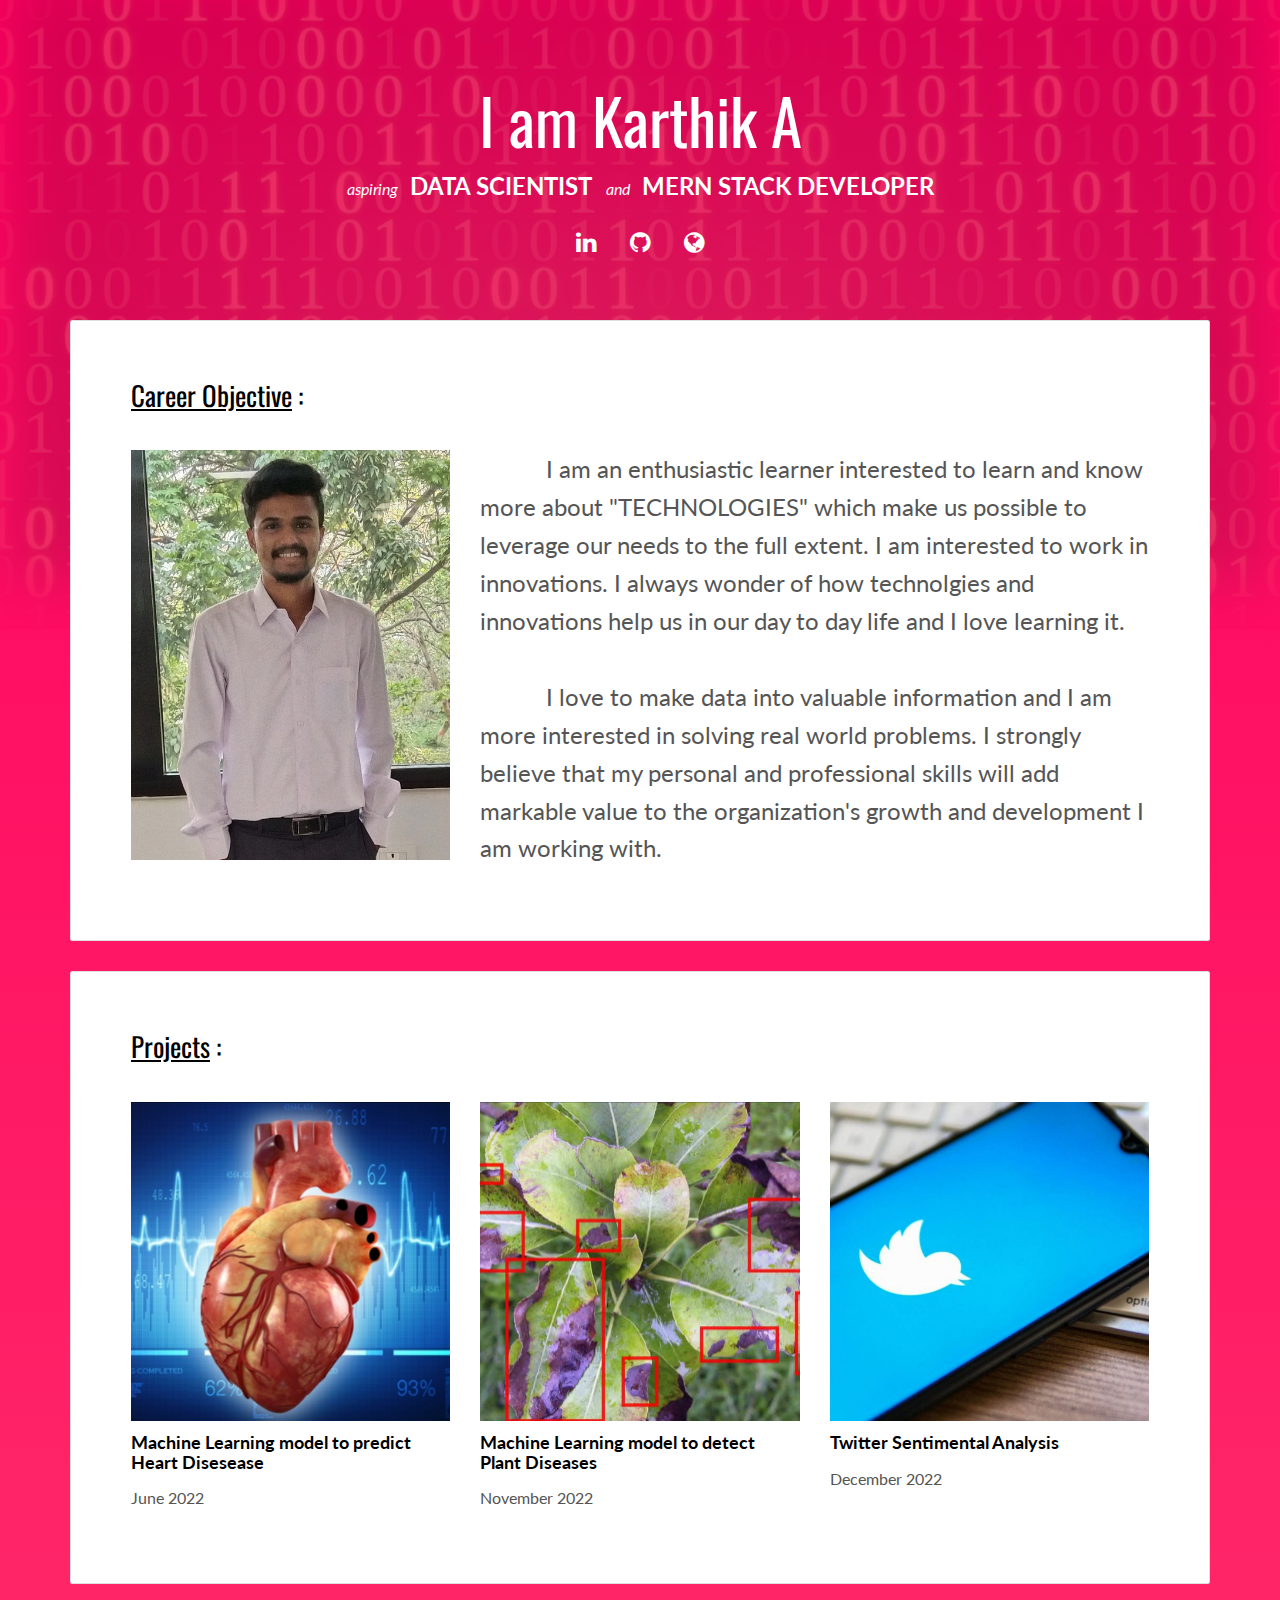
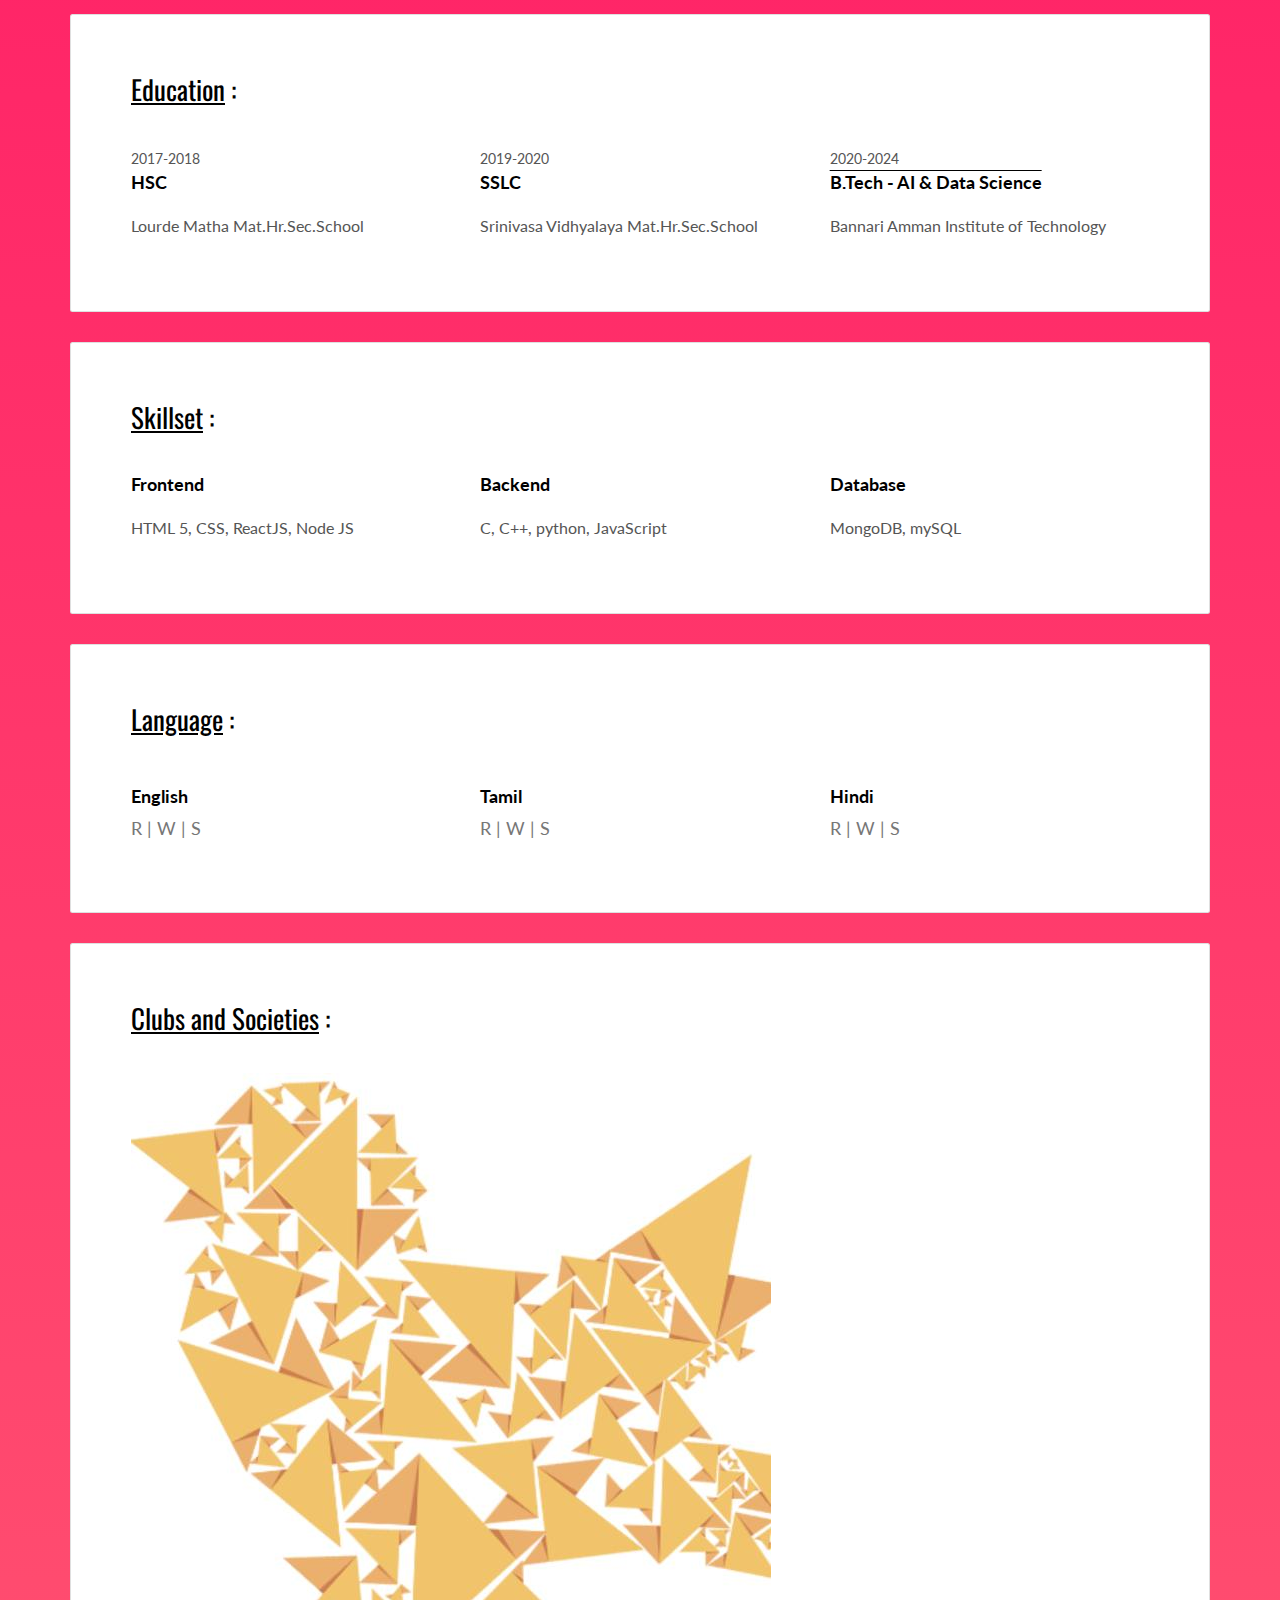
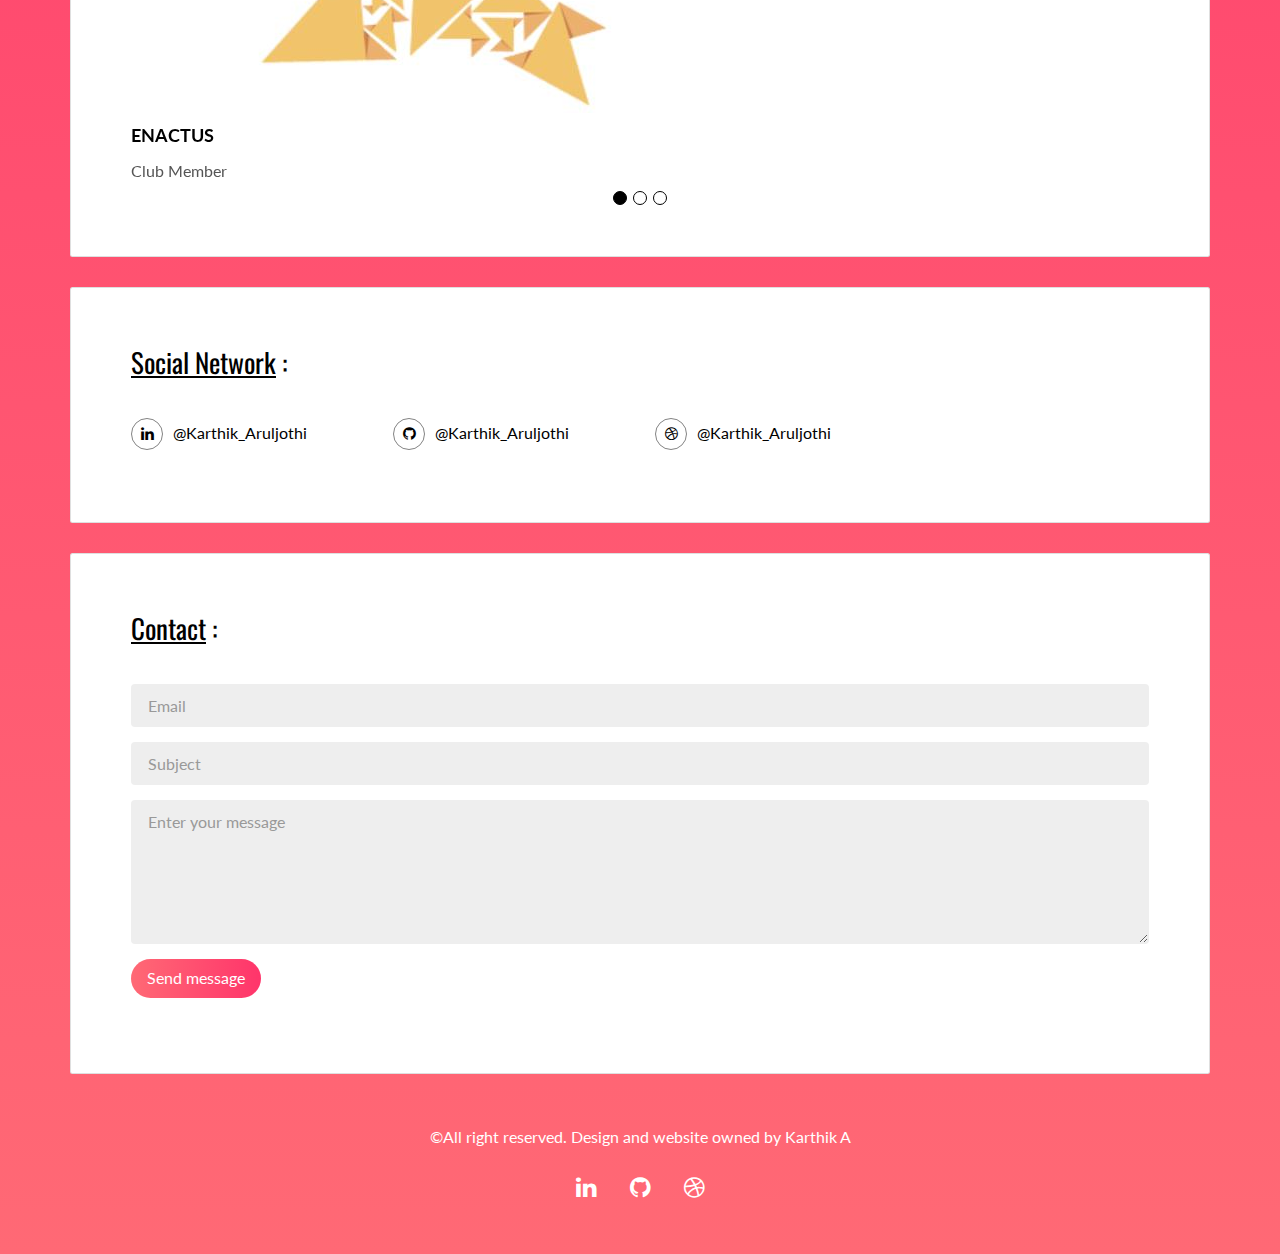
==== index.html @ dfc7e50c "Add files via upload" ====
<!DOCTYPE html>
<html lang="en">

<head>
  <meta charset="UTF-8">
  <meta content="IE=edge" http-equiv="X-UA-Compatible">
  <meta content="width=device-width,initial-scale=1" name="viewport">
  <meta content="description" name="description">
  <meta name="google" content="notranslate" />
  <meta content="Mashup templates have been developped by Orson.io team" name="author">
  <!-- Disable tap highlight on IE -->
  <meta name="msapplication-tap-highlight" content="no">
  
  <link rel="apple-touch-icon" sizes="180x180" href="./assets/my_img.png">
  <link href="./assets/favicon.ico" rel="icon">

  <title>Karthik A resume</title>  

<link href="./main.d8e0d294.css" rel="stylesheet"></head>

<body class="">


<!-- Add your content of header -->
<div class="background-color-layer" style="background-image: url('assets/images/pix.jpg')"
></div>
<main class="content-wrapper">
  <header class="white-text-container section-container">
    <div class="text-center">
      <h1>I am Karthik A</h1>
      <p><i>aspiring </i>&nbsp;&nbsp;<font size="5"><large><B>DATA SCIENTIST</B> </large></font>&nbsp;&nbsp;<i>and </i> &nbsp;&nbsp;<font size="5"><B>MERN STACK DEVELOPER</B></font></p>
      <p>
        <a class="fa-icon fa-icon-2x" href="https://www.linkedin.com/in/karthik-aruljothi-064861208/" target="_blank" title="">
          <i class="fa fa-linkedin"></i>
        </a>
        <a class="fa-icon fa-icon-2x" href="https://github.com/KarthikAruljothi" target="_blank"  title="">
          <i class="fa fa-github"></i>
        </a>
        <a class="fa-icon fa-icon-2x" href="javascript:location.reload();" title="">
          <i class="fa fa-globe"></i>
        </a>
      </p>
    </div>
  </header>



<!-- Add your site or app content here -->
 
 <div class="container">
   <div class="row">
     <div class="col-xs-12">

        <div class="card">
          <div class="card-block">
            <h2><u>Career Objective</u>&nbsp;:</h2>
            <div class="row">
              <div class="col-md-4">
                <p><img src="./assets/images/my_img.jpg" class="img-responsive" alt=""></p>
              </div>
              <div class="col-md-8">

              <p><font size="5">&nbsp;&nbsp;&nbsp;&nbsp;&nbsp;&nbsp;&nbsp;&nbsp;&nbsp;&nbsp;&nbsp;I am an enthusiastic learner interested
                 to learn and know more about  "TECHNOLOGIES" which make us possible to leverage our needs to the full extent. I am interested to work
                  in innovations. I always wonder of how technolgies and innovations help us in our day to day life and I love learning it. 
                  <br><br>&nbsp;&nbsp;&nbsp;&nbsp;&nbsp;&nbsp;&nbsp;&nbsp;&nbsp;&nbsp;&nbspI love to make data into valuable information and I am more interested in solving real world problems. I strongly believe that 
                  my personal and professional skills will add markable value to the organization's growth and development I am working with.</font></p>

              </div>
            </div>
          </div>
        </div>

        <div class="card">
          <div class="card-block">
            <h2><u>Projects</u>&nbsp;:</h2>
            <div class="row">
              <div class="col-md-4">
                <img src="./assets/images/heartimg.jpg" class="img-responsive" alt="">
                <h3 class="h5">Machine Learning model to predict Heart Disesease</h3>
                <p>June 2022</p>
              </div>
              <div class="col-md-4">
                <img src="./assets/images/plantimg.jpg" class="img-responsive" alt="">
                <h3 class="h5">Machine Learning model to detect Plant Diseases</h3>
                <p>November 2022</p>
              </div>
              <div class="col-md-4">
                <img src="./assets/images/a44.jpg" class="img-responsive" alt="">
                <h3 class="h5">Twitter Sentimental Analysis</h3>
                <p>December 2022</p>
              </div>
            </div>
          </div>
        </div>

        <div class="card">
          <div class="card-block">
            <h2><u>Education</u>&nbsp;:</h2>
            <div class="row">
              <div class="col-md-4">
                <div class="education-experience">
                  <small class="date">2017-2018</small> <br>
                  <h3 class="h5 date-title">HSC</h3>
                  <p>Lourde Matha Mat.Hr.Sec.School</p>
                </div>
                
              </div>
              <div class="col-md-4">
                <div class="education-experience">
                  <small class="date">2019-2020</small>  <br>
                  <h3 class="h5 date-title">SSLC</h3>
                  <p>Srinivasa Vidhyalaya Mat.Hr.Sec.School</p>
                </div>
              </div>
              <div class="col-md-4">
                <div class="education-experience">
                  <small class="date">2020-2024</small>  <br>
                  <h3 class="h5 date-title" STYLE="text-decoration:overline">B.Tech - AI & Data Science</h3>
                  <p>Bannari Amman Institute of Technology</p>
                </div>
              </div>
            </div>
          </div>
        </div>

        <div class="card">
          <div class="card-block">
            <h2><u>Skillset</u>&nbsp;:</h2>
            <div class="row">
              <div class="col-md-4">
                <div class="education-experience">
                  <h3 class="h5 date-title">Frontend</h3>
                  <p>HTML 5, CSS, ReactJS, Node JS</p>
                </div>
              </div>
              <div class="col-md-4">
                <div class="education-experience">
                  <h3 class="h5 date-title">Backend</h3>
                  <p>C, C++, python, JavaScript</p>
                </div>
              </div>
              <div class="col-md-4">
                <div class="education-experience">
                  <h3 class="h5 date-title">Database</h3>
                  <p>MongoDB, mySQL</p>
                </div>
              </div>
            </div>
          </div>
        </div>
        
        <div class="card">
          <div class="card-block">
            <h2><u>Language</u>&nbsp;:</h2>
            <div class="row">
              <div class="col-md-4">
                <div class="language-experience">
                  <h3 class="h5">English </small></h3>
                  <H3 class="h5"> <small>R | W | S</small></H3>
                </div>
              </div>
              <div class="col-md-4">
                <div class="language-experience">
                  <h3 class="h5">Tamil</h3>
                  <H3 class="h5"> <small>R | W | S</small></H3>
                </div>
              </div>
              <div class="col-md-4">
                <div class="language-experience">
                  <h3 class="h5">Hindi </small></h3>
                  <H3 class="h5"> <small>R | W | S</small></H3>
                </div>
              </div>
            </div>
          </div>
        </div>

        <div class="card">
          <div class="card-block">
            <h2><u>Clubs and Societies</u>&nbsp;:</h2>
            <div id="carousel-example-generic" class="carousel slide" data-ride="carousel">
            

            <!-- Wrapper for slides -->
            <div class="carousel-inner" role="listbox">
              <div class="item active">
                <img src="./assets/images/enact.jpg" class="img-responsive" alt="...">
                <div class="carousel-caption">
                  <h3 class="h5">ENACTUS</h3>
                  <p>Club Member</p>
                </div>
              </div>
              <div class="item">
                <img src="./assets/images/geo.jpg" class="img-responsive" alt="...">
                <div class="carousel-caption">
                  <h3 class="h5">GREEN ECO ORGANIZATION</h3>
                  <p>Club Member</p>
                </div>
              </div>

              <div class="item">
                <img src="./assets/images/MUTHAMIZL_MANDRAM.jpg" class="img-responsive" alt="...">
                <div class="carousel-caption">
                  <h3 class="h5">MUTHAMIZHL MANDRAM</h3>
                  <p>Club Member</p>
                </div>
              </div>
            </div>

            <!-- Indicators -->
            <ol class="carousel-indicators">
              <li data-target="#carousel-example-generic" data-slide-to="0" class="active"></li>
              <li data-target="#carousel-example-generic" data-slide-to="1"></li>
              <li data-target="#carousel-example-generic" data-slide-to="2"></li>
            </ol>

          </div>
          </div>
        </div>
        
        <div class="card">
          <div class="card-block">
            <h2><u>Social Network</u>&nbsp;:</h2>
            <div class="row">
              <div class="col-md-3">
                <p class="social-buttons"><a href="https://www.linkedin.com/in/karthik-aruljothi-064861208/" target="_blank" title=""><span class="social-round-icon fa-icon"><i class="fa fa-linkedin"></i></span>@Karthik_Aruljothi</a></p>
              </div>
              <div class="col-md-3">
                <p class="social-buttons"><a href="https://github.com/KarthikAruljothi" target="_blank"  title=""><span class="social-round-icon fa-icon"><i class="fa fa-github"></i></span>@Karthik_Aruljothi</a></p>
              </div>
              <div class="col-md-3">
                <p class="social-buttons"><a href="javascript:location.reload();" title=""><span class="social-round-icon fa-icon"><i class="fa fa-dribbble"></i></span>@Karthik_Aruljothi</a></p>
              </div>
            </div>
          </div>
        </div>

        <div class="card">
          <div class="card-block">
            <h2><u>Contact</u>&nbsp;:</h2>
            <form action="" class="reveal-content">
              <div class="form-group">
                <input type="email" class="form-control" id="email" placeholder="Email">
              </div>
              <div class="form-group">
                <input type="text" class="form-control" id="subject" placeholder="Subject">
              </div>
              <div class="form-group">
                <textarea class="form-control" rows="5" placeholder="Enter your message"></textarea>
              </div>
              <div class="form-group">
                <button type="submit" class=" btn btn-primary">Send message</button>
              </div> 
            </form>
          </div>
        </div>
       
     </div>
   </div>
 </div>

</main>
<footer class="footer-container white-text-container text-center">
  <div class="container">
    <div class="row">
      <div class="col-xs-12">
        <!-- <p><img src="./assets/images/mashup-icon.svg" alt=""></p> -->
        
        
        <p>©All right reserved. Design and website owned by Karthik A</p>
        <p>
          <a class="fa-icon fa-icon-2x" href="https://www.linkedin.com/in/karthik-aruljothi-064861208/" target="_blank"  title="">
            <i class="fa fa-linkedin"></i>
          </a>
          <a class="fa-icon fa-icon-2x" href="https://github.com/KarthikAruljothi" target="_blank"  title="">
            <i class="fa fa-github"></i>
          </a>
          <a class="fa-icon fa-icon-2x" href="javascript:location.reload();" title="">
            
          <i class="fa fa-dribbble"></i>
          </a>
        </p>
      </div>
    </div>
  </div>
</footer>

<script>
  document.addEventListener("DOMContentLoaded", function (event) {
     scrollRevelation('.card');
  });
</script>
<!-- Google Analytics: change UA-XXXXX-X to be your site's ID 

<script>
  (function (i, s, o, g, r, a, m) {
    i['GoogleAnalyticsObject'] = r; i[r] = i[r] || function () {
      (i[r].q = i[r].q || []).push(arguments)
    }, i[r].l = 1 * new Date(); a = s.createElement(o),
      m = s.getElementsByTagName(o)[0]; a.async = 1; a.src = g; m.parentNode.insertBefore(a, m)
  })(window, document, 'script', '//www.google-analytics.com/analytics.js', 'ga');
  ga('create', 'UA-XXXXX-X', 'auto');
  ga('send', 'pageview');
</script>

--><script type="text/javascript" src="./main.bc58148c.js"></script></body>

</html>
---- main.d8e0d294.css ----
@import url(https://fonts.googleapis.com/css?family=Lato:400,700|Oswald);@import url(https://maxcdn.bootstrapcdn.com/font-awesome/4.7.0/css/font-awesome.min.css);/*!
 * Bootstrap v3.3.7 (http://getbootstrap.com)
 * Copyright 2011-2016 Twitter, Inc.
 * Licensed under MIT (https://github.com/twbs/bootstrap/blob/master/LICENSE)
 */
/*! normalize.css v3.0.3 | MIT License | github.com/necolas/normalize.css */
html{font-family:sans-serif;-ms-text-size-adjust:100%;-webkit-text-size-adjust:100%}
body{margin:0}article,aside,details,figcaption,figure,footer,header,hgroup,main,menu,nav,section,summary{display:block}audio,canvas,progress,video{display:inline-block;vertical-align:baseline}audio:not([controls]){display:none;height:0}[hidden],template{display:none}a{background-color:transparent}a:active,a:hover{outline:0}abbr[title]{border-bottom:1px dotted}b,strong{font-weight:700}dfn{font-style:italic}
h1{font-size:2em;margin:.67em 0}
mark{background:#ff0;color:#000}
small{font-size:80%}sub,sup{font-size:75%;line-height:0;position:relative;vertical-align:baseline}sup{top:-.5em}sub{bottom:-.25em}img{border:0}svg:not(:root){overflow:hidden}
figure{margin:1em 40px}hr{box-sizing:content-box;height:0}pre{overflow:auto}code,kbd,pre,samp{font-family:monospace,monospace;font-size:1em}button,input,optgroup,select,textarea{color:inherit;font:inherit;margin:0}button{overflow:visible}button,select{text-transform:none}button,html input[type=button],input[type=reset],input[type=submit]{-webkit-appearance:button;cursor:pointer}button[disabled],html input[disabled]{cursor:default}button::-moz-focus-inner,input::-moz-focus-inner{border:0;padding:0}
input{line-height:normal}input[type=checkbox],input[type=radio]{box-sizing:border-box;padding:0}input[type=number]::-webkit-inner-spin-button,input[type=number]::-webkit-outer-spin-button{height:auto}input[type=search]{-webkit-appearance:textfield;box-sizing:content-box}input[type=search]::-webkit-search-cancel-button,input[type=search]::-webkit-search-decoration{-webkit-appearance:none}fieldset{border:1px solid silver;margin:0 2px;padding:.35em .625em .75em}textarea{overflow:auto}optgroup{font-weight:700}
table{border-collapse:collapse;border-spacing:0}td,th{padding:0}

/*! Source: https://github.com/h5bp/html5-boilerplate/blob/master/src/css/main.css */@media print{*,:after,:before{background:transparent!important;color:#000!important;box-shadow:none!important;text-shadow:none!important}a,a:visited{text-decoration:underline}a[href]:after{content:" (" attr(href) ")"}abbr[title]:after{content:" (" attr(title) ")"}a[href^="#"]:after,a[href^="javascript:"]:after{content:""}blockquote,pre{border:1px solid #999;page-break-inside:avoid}thead{display:table-header-group}img,tr{page-break-inside:avoid}img{max-width:100%!important}h2,h3,p{orphans:3;widows:3}h2,h3{page-break-after:avoid}.navbar{display:none}.btn>.caret,.dropup>.btn>.caret{border-top-color:#000!important}.label{border:1px solid #000}.table{border-collapse:collapse!important}.table td,.table th{background-color:#fff!important}.table-bordered td,.table-bordered th{border:1px solid #ddd!important}}*,:after,:before{-webkit-box-sizing:border-box;-moz-box-sizing:border-box;box-sizing:border-box}html{font-size:10px;-webkit-tap-highlight-color:transparent}body{font-family:Lato,Helvetica,Arial,sans-serif;font-size:16px;line-height:1.58;color:#555;background-color:#fff}button,input,select,textarea{font-family:inherit;font-size:inherit;line-height:inherit}a{color:#ff0060;text-decoration:none}a:focus,a:hover{color:#b30043;text-decoration:underline}a:focus{outline:5px auto -webkit-focus-ring-color;outline-offset:-2px}figure{margin:0}img{vertical-align:middle}.img-responsive{display:block;max-width:100%;height:auto}.img-rounded{border-radius:6px}.img-thumbnail{padding:4px;line-height:1.58;background-color:#fff;border:1px solid #ddd;border-radius:4px;-webkit-transition:all .2s ease-in-out;-o-transition:all .2s ease-in-out;transition:all .2s ease-in-out;display:inline-block;max-width:100%;height:auto}.img-circle{border-radius:50%}hr{margin-top:25px;margin-bottom:25px;border:0;border-top:1px solid #eee}.sr-only{position:absolute;width:1px;height:1px;margin:-1px;padding:0;overflow:hidden;clip:rect(0,0,0,0);border:0}.sr-only-focusable:active,.sr-only-focusable:focus{position:static;width:auto;height:auto;margin:0;overflow:visible;clip:auto}[role=button]{cursor:pointer}.h1,.h2,.h3,.h4,.h5,.h6,h1,h2,h3,h4,h5,h6{font-family:Oswald,Helvetica,Arial,sans-serif;font-weight:400;line-height:1.1;color:#000}.h1 .small,.h1 small,.h2 .small,.h2 small,.h3 .small,.h3 small,.h4 .small,.h4 small,.h5 .small,.h5 small,.h6 .small,.h6 small,h1 .small,h1 small,h2 .small,h2 small,h3 .small,h3 small,h4 .small,h4 small,h5 .small,h5 small,h6 .small,h6 small{font-weight:400;line-height:1;color:#777}.h1,.h2,.h3,h1,h2,h3{margin-top:25px;margin-bottom:12.5px}.h1 .small,.h1 small,.h2 .small,.h2 small,.h3 .small,.h3 small,h1 .small,h1 small,h2 .small,h2 small,h3 .small,h3 small{font-size:65%}.h4,.h5,.h6,h4,h5,h6{margin-top:12.5px;margin-bottom:12.5px}.h4 .small,.h4 small,.h5 .small,.h5 small,.h6 .small,.h6 small,h4 .small,h4 small,h5 .small,h5 small,h6 .small,h6 small{font-size:75%}.h1,h1{font-size:63px}.h2,h2{font-size:27px}.h3,.h4,h3,h4{font-size:20px}.h5,h5{font-size:18px}.h6,h6{font-size:14px}p{margin:0 0 12.5px}.lead{margin-bottom:25px;font-size:18px;font-weight:300;line-height:1.4}@media (min-width:768px){.lead{font-size:24px}}.small,small{font-size:87%}.mark,mark{background-color:#fcf8e3;padding:.2em}.text-left{text-align:left}.text-right{text-align:right}.text-center{text-align:center}.text-justify{text-align:justify}.text-nowrap{white-space:nowrap}.text-lowercase{text-transform:lowercase}.initialism,.text-uppercase{text-transform:uppercase}.text-capitalize{text-transform:capitalize}.text-muted{color:#777}.text-primary{color:#ff0060}a.text-primary:focus,a.text-primary:hover{color:#cc004d}.text-success{color:#fff}a.text-success:focus,a.text-success:hover{color:#e6e6e6}.text-info{color:#31708f}a.text-info:focus,a.text-info:hover{color:#245269}.text-warning{color:#8a6d3b}a.text-warning:focus,a.text-warning:hover{color:#66512c}.text-danger{color:#fff}a.text-danger:focus,a.text-danger:hover{color:#e6e6e6}.bg-primary{color:#fff;background-color:#ff0060}a.bg-primary:focus,a.bg-primary:hover{background-color:#cc004d}.bg-success{background-color:#87e329}a.bg-success:focus,a.bg-success:hover{background-color:#6dc019}.bg-info{background-color:#d9edf7}a.bg-info:focus,a.bg-info:hover{background-color:#afd9ee}.bg-warning{background-color:#fcf8e3}a.bg-warning:focus,a.bg-warning:hover{background-color:#f7ecb5}.bg-danger{background-color:#ff2c74}a.bg-danger:focus,a.bg-danger:hover{background-color:#f80055}.page-header{padding-bottom:11.5px;margin:50px 0 25px;border-bottom:1px solid #eee}ol,ul{margin-top:0;margin-bottom:12.5px}ol ol,ol ul,ul ol,ul ul{margin-bottom:0}.list-inline,.list-unstyled{padding-left:0;list-style:none}.list-inline{margin-left:-5px}.list-inline>li{display:inline-block;padding-left:5px;padding-right:5px}dl{margin-top:0;margin-bottom:25px}dd,dt{line-height:1.58}dt{font-weight:700}dd{margin-left:0}.dl-horizontal dd:after,.dl-horizontal dd:before{content:" ";display:table}.dl-horizontal dd:after{clear:both}@media (min-width:768px){.dl-horizontal dt{float:left;width:160px;clear:left;text-align:right;overflow:hidden;text-overflow:ellipsis;white-space:nowrap}.dl-horizontal dd{margin-left:180px}}abbr[data-original-title],abbr[title]{cursor:help;border-bottom:1px dotted #777}.initialism{font-size:90%}blockquote{padding:12.5px 25px;margin:0 0 25px;font-size:20px;border-left:5px solid #eee}blockquote ol:last-child,blockquote p:last-child,blockquote ul:last-child{margin-bottom:0}blockquote .small,blockquote footer,blockquote small{display:block;font-size:80%;line-height:1.58;color:#777}blockquote .small:before,blockquote footer:before,blockquote small:before{content:"\2014   \A0"}.blockquote-reverse,blockquote.pull-right{padding-right:15px;padding-left:0;border-right:5px solid #eee;border-left:0;text-align:right}.blockquote-reverse .small:before,.blockquote-reverse footer:before,.blockquote-reverse small:before,blockquote.pull-right .small:before,blockquote.pull-right footer:before,blockquote.pull-right small:before{content:""}.blockquote-reverse .small:after,.blockquote-reverse footer:after,.blockquote-reverse small:after,blockquote.pull-right .small:after,blockquote.pull-right footer:after,blockquote.pull-right small:after{content:"\A0   \2014"}address{margin-bottom:25px;font-style:normal;line-height:1.58}code,kbd,pre,samp{font-family:Menlo,Monaco,Consolas,Courier New,monospace}code{color:#c7254e;background-color:#f9f2f4;border-radius:4px}code,kbd{padding:2px 4px;font-size:90%}kbd{color:#fff;background-color:#333;border-radius:3px;box-shadow:inset 0 -1px 0 rgba(0,0,0,.25)}kbd kbd{padding:0;font-size:100%;font-weight:700;box-shadow:none}pre{display:block;padding:12px;margin:0 0 12.5px;font-size:15px;line-height:1.58;word-break:break-all;word-wrap:break-word;color:#333;background-color:#f5f5f5;border:1px solid #ccc;border-radius:4px}pre code{padding:0;font-size:inherit;color:inherit;white-space:pre-wrap;background-color:transparent;border-radius:0}.pre-scrollable{max-height:340px;overflow-y:scroll}.container{margin-right:auto;margin-left:auto;padding-left:15px;padding-right:15px}.container:after,.container:before{content:" ";display:table}.container:after{clear:both}@media (min-width:768px){.container{width:750px}}@media (min-width:992px){.container{width:970px}}@media (min-width:1200px){.container{width:1170px}}.container-fluid{margin-right:auto;margin-left:auto;padding-left:15px;padding-right:15px}.container-fluid:after,.container-fluid:before{content:" ";display:table}.container-fluid:after{clear:both}.row{margin-left:-15px;margin-right:-15px}.row:after,.row:before{content:" ";display:table}.row:after{clear:both}.col-lg-1,.col-lg-2,.col-lg-3,.col-lg-4,.col-lg-5,.col-lg-6,.col-lg-7,.col-lg-8,.col-lg-9,.col-lg-10,.col-lg-11,.col-lg-12,.col-md-1,.col-md-2,.col-md-3,.col-md-4,.col-md-5,.col-md-6,.col-md-7,.col-md-8,.col-md-9,.col-md-10,.col-md-11,.col-md-12,.col-sm-1,.col-sm-2,.col-sm-3,.col-sm-4,.col-sm-5,.col-sm-6,.col-sm-7,.col-sm-8,.col-sm-9,.col-sm-10,.col-sm-11,.col-sm-12,.col-xs-1,.col-xs-2,.col-xs-3,.col-xs-4,.col-xs-5,.col-xs-6,.col-xs-7,.col-xs-8,.col-xs-9,.col-xs-10,.col-xs-11,.col-xs-12{position:relative;min-height:1px;padding-left:15px;padding-right:15px}.col-xs-1,.col-xs-2,.col-xs-3,.col-xs-4,.col-xs-5,.col-xs-6,.col-xs-7,.col-xs-8,.col-xs-9,.col-xs-10,.col-xs-11,.col-xs-12{float:left}.col-xs-1{width:8.33333%}.col-xs-2{width:16.66667%}.col-xs-3{width:25%}.col-xs-4{width:33.33333%}.col-xs-5{width:41.66667%}.col-xs-6{width:50%}.col-xs-7{width:58.33333%}.col-xs-8{width:66.66667%}.col-xs-9{width:75%}.col-xs-10{width:83.33333%}.col-xs-11{width:91.66667%}.col-xs-12{width:100%}.col-xs-pull-0{right:auto}.col-xs-pull-1{right:8.33333%}.col-xs-pull-2{right:16.66667%}.col-xs-pull-3{right:25%}.col-xs-pull-4{right:33.33333%}.col-xs-pull-5{right:41.66667%}.col-xs-pull-6{right:50%}.col-xs-pull-7{right:58.33333%}.col-xs-pull-8{right:66.66667%}.col-xs-pull-9{right:75%}.col-xs-pull-10{right:83.33333%}.col-xs-pull-11{right:91.66667%}.col-xs-pull-12{right:100%}.col-xs-push-0{left:auto}.col-xs-push-1{left:8.33333%}.col-xs-push-2{left:16.66667%}.col-xs-push-3{left:25%}.col-xs-push-4{left:33.33333%}.col-xs-push-5{left:41.66667%}.col-xs-push-6{left:50%}.col-xs-push-7{left:58.33333%}.col-xs-push-8{left:66.66667%}.col-xs-push-9{left:75%}.col-xs-push-10{left:83.33333%}.col-xs-push-11{left:91.66667%}.col-xs-push-12{left:100%}.col-xs-offset-0{margin-left:0}.col-xs-offset-1{margin-left:8.33333%}.col-xs-offset-2{margin-left:16.66667%}.col-xs-offset-3{margin-left:25%}.col-xs-offset-4{margin-left:33.33333%}.col-xs-offset-5{margin-left:41.66667%}.col-xs-offset-6{margin-left:50%}.col-xs-offset-7{margin-left:58.33333%}.col-xs-offset-8{margin-left:66.66667%}.col-xs-offset-9{margin-left:75%}.col-xs-offset-10{margin-left:83.33333%}.col-xs-offset-11{margin-left:91.66667%}.col-xs-offset-12{margin-left:100%}@media (min-width:768px){.col-sm-1,.col-sm-2,.col-sm-3,.col-sm-4,.col-sm-5,.col-sm-6,.col-sm-7,.col-sm-8,.col-sm-9,.col-sm-10,.col-sm-11,.col-sm-12{float:left}.col-sm-1{width:8.33333%}.col-sm-2{width:16.66667%}.col-sm-3{width:25%}.col-sm-4{width:33.33333%}.col-sm-5{width:41.66667%}.col-sm-6{width:50%}.col-sm-7{width:58.33333%}.col-sm-8{width:66.66667%}.col-sm-9{width:75%}.col-sm-10{width:83.33333%}.col-sm-11{width:91.66667%}.col-sm-12{width:100%}.col-sm-pull-0{right:auto}.col-sm-pull-1{right:8.33333%}.col-sm-pull-2{right:16.66667%}.col-sm-pull-3{right:25%}.col-sm-pull-4{right:33.33333%}.col-sm-pull-5{right:41.66667%}.col-sm-pull-6{right:50%}.col-sm-pull-7{right:58.33333%}.col-sm-pull-8{right:66.66667%}.col-sm-pull-9{right:75%}.col-sm-pull-10{right:83.33333%}.col-sm-pull-11{right:91.66667%}.col-sm-pull-12{right:100%}.col-sm-push-0{left:auto}.col-sm-push-1{left:8.33333%}.col-sm-push-2{left:16.66667%}.col-sm-push-3{left:25%}.col-sm-push-4{left:33.33333%}.col-sm-push-5{left:41.66667%}.col-sm-push-6{left:50%}.col-sm-push-7{left:58.33333%}.col-sm-push-8{left:66.66667%}.col-sm-push-9{left:75%}.col-sm-push-10{left:83.33333%}.col-sm-push-11{left:91.66667%}.col-sm-push-12{left:100%}.col-sm-offset-0{margin-left:0}.col-sm-offset-1{margin-left:8.33333%}.col-sm-offset-2{margin-left:16.66667%}.col-sm-offset-3{margin-left:25%}.col-sm-offset-4{margin-left:33.33333%}.col-sm-offset-5{margin-left:41.66667%}.col-sm-offset-6{margin-left:50%}.col-sm-offset-7{margin-left:58.33333%}.col-sm-offset-8{margin-left:66.66667%}.col-sm-offset-9{margin-left:75%}.col-sm-offset-10{margin-left:83.33333%}.col-sm-offset-11{margin-left:91.66667%}.col-sm-offset-12{margin-left:100%}}@media (min-width:992px){.col-md-1,.col-md-2,.col-md-3,.col-md-4,.col-md-5,.col-md-6,.col-md-7,.col-md-8,.col-md-9,.col-md-10,.col-md-11,.col-md-12{float:left}.col-md-1{width:8.33333%}.col-md-2{width:16.66667%}.col-md-3{width:25%}.col-md-4{width:33.33333%}.col-md-5{width:41.66667%}.col-md-6{width:50%}.col-md-7{width:58.33333%}.col-md-8{width:66.66667%}.col-md-9{width:75%}.col-md-10{width:83.33333%}.col-md-11{width:91.66667%}.col-md-12{width:100%}.col-md-pull-0{right:auto}.col-md-pull-1{right:8.33333%}.col-md-pull-2{right:16.66667%}.col-md-pull-3{right:25%}.col-md-pull-4{right:33.33333%}.col-md-pull-5{right:41.66667%}.col-md-pull-6{right:50%}.col-md-pull-7{right:58.33333%}.col-md-pull-8{right:66.66667%}.col-md-pull-9{right:75%}.col-md-pull-10{right:83.33333%}.col-md-pull-11{right:91.66667%}.col-md-pull-12{right:100%}.col-md-push-0{left:auto}.col-md-push-1{left:8.33333%}.col-md-push-2{left:16.66667%}.col-md-push-3{left:25%}.col-md-push-4{left:33.33333%}.col-md-push-5{left:41.66667%}.col-md-push-6{left:50%}.col-md-push-7{left:58.33333%}.col-md-push-8{left:66.66667%}.col-md-push-9{left:75%}.col-md-push-10{left:83.33333%}.col-md-push-11{left:91.66667%}.col-md-push-12{left:100%}.col-md-offset-0{margin-left:0}.col-md-offset-1{margin-left:8.33333%}.col-md-offset-2{margin-left:16.66667%}.col-md-offset-3{margin-left:25%}.col-md-offset-4{margin-left:33.33333%}.col-md-offset-5{margin-left:41.66667%}.col-md-offset-6{margin-left:50%}.col-md-offset-7{margin-left:58.33333%}.col-md-offset-8{margin-left:66.66667%}.col-md-offset-9{margin-left:75%}.col-md-offset-10{margin-left:83.33333%}.col-md-offset-11{margin-left:91.66667%}.col-md-offset-12{margin-left:100%}}@media (min-width:1200px){.col-lg-1,.col-lg-2,.col-lg-3,.col-lg-4,.col-lg-5,.col-lg-6,.col-lg-7,.col-lg-8,.col-lg-9,.col-lg-10,.col-lg-11,.col-lg-12{float:left}.col-lg-1{width:8.33333%}.col-lg-2{width:16.66667%}.col-lg-3{width:25%}.col-lg-4{width:33.33333%}.col-lg-5{width:41.66667%}.col-lg-6{width:50%}.col-lg-7{width:58.33333%}.col-lg-8{width:66.66667%}.col-lg-9{width:75%}.col-lg-10{width:83.33333%}.col-lg-11{width:91.66667%}.col-lg-12{width:100%}.col-lg-pull-0{right:auto}.col-lg-pull-1{right:8.33333%}.col-lg-pull-2{right:16.66667%}.col-lg-pull-3{right:25%}.col-lg-pull-4{right:33.33333%}.col-lg-pull-5{right:41.66667%}.col-lg-pull-6{right:50%}.col-lg-pull-7{right:58.33333%}.col-lg-pull-8{right:66.66667%}.col-lg-pull-9{right:75%}.col-lg-pull-10{right:83.33333%}.col-lg-pull-11{right:91.66667%}.col-lg-pull-12{right:100%}.col-lg-push-0{left:auto}.col-lg-push-1{left:8.33333%}.col-lg-push-2{left:16.66667%}.col-lg-push-3{left:25%}.col-lg-push-4{left:33.33333%}.col-lg-push-5{left:41.66667%}.col-lg-push-6{left:50%}.col-lg-push-7{left:58.33333%}.col-lg-push-8{left:66.66667%}.col-lg-push-9{left:75%}.col-lg-push-10{left:83.33333%}.col-lg-push-11{left:91.66667%}.col-lg-push-12{left:100%}.col-lg-offset-0{margin-left:0}.col-lg-offset-1{margin-left:8.33333%}.col-lg-offset-2{margin-left:16.66667%}.col-lg-offset-3{margin-left:25%}.col-lg-offset-4{margin-left:33.33333%}.col-lg-offset-5{margin-left:41.66667%}.col-lg-offset-6{margin-left:50%}.col-lg-offset-7{margin-left:58.33333%}.col-lg-offset-8{margin-left:66.66667%}.col-lg-offset-9{margin-left:75%}.col-lg-offset-10{margin-left:83.33333%}.col-lg-offset-11{margin-left:91.66667%}.col-lg-offset-12{margin-left:100%}}table{background-color:transparent}caption{padding-top:8px;padding-bottom:8px;color:#777}caption,th{text-align:left}.table{width:100%;max-width:100%;margin-bottom:25px}.table>tbody>tr>td,.table>tbody>tr>th,.table>tfoot>tr>td,.table>tfoot>tr>th,.table>thead>tr>td,.table>thead>tr>th{padding:8px;line-height:1.58;vertical-align:top;border-top:1px solid #ddd}.table>thead>tr>th{vertical-align:bottom;border-bottom:2px solid #ddd}.table>caption+thead>tr:first-child>td,.table>caption+thead>tr:first-child>th,.table>colgroup+thead>tr:first-child>td,.table>colgroup+thead>tr:first-child>th,.table>thead:first-child>tr:first-child>td,.table>thead:first-child>tr:first-child>th{border-top:0}.table>tbody+tbody{border-top:2px solid #ddd}.table .table{background-color:#fff}.table-condensed>tbody>tr>td,.table-condensed>tbody>tr>th,.table-condensed>tfoot>tr>td,.table-condensed>tfoot>tr>th,.table-condensed>thead>tr>td,.table-condensed>thead>tr>th{padding:5px}.table-bordered,.table-bordered>tbody>tr>td,.table-bordered>tbody>tr>th,.table-bordered>tfoot>tr>td,.table-bordered>tfoot>tr>th,.table-bordered>thead>tr>td,.table-bordered>thead>tr>th{border:1px solid #ddd}.table-bordered>thead>tr>td,.table-bordered>thead>tr>th{border-bottom-width:2px}.table-striped>tbody>tr:nth-of-type(odd){background-color:#f9f9f9}.table-hover>tbody>tr:hover{background-color:#f5f5f5}table col[class*=col-]{position:static;float:none;display:table-column}table td[class*=col-],table th[class*=col-]{position:static;float:none;display:table-cell}.table>tbody>tr.active>td,.table>tbody>tr.active>th,.table>tbody>tr>td.active,.table>tbody>tr>th.active,.table>tfoot>tr.active>td,.table>tfoot>tr.active>th,.table>tfoot>tr>td.active,.table>tfoot>tr>th.active,.table>thead>tr.active>td,.table>thead>tr.active>th,.table>thead>tr>td.active,.table>thead>tr>th.active{background-color:#f5f5f5}.table-hover>tbody>tr.active:hover>td,.table-hover>tbody>tr.active:hover>th,.table-hover>tbody>tr:hover>.active,.table-hover>tbody>tr>td.active:hover,.table-hover>tbody>tr>th.active:hover{background-color:#e8e8e8}.table>tbody>tr.success>td,.table>tbody>tr.success>th,.table>tbody>tr>td.success,.table>tbody>tr>th.success,.table>tfoot>tr.success>td,.table>tfoot>tr.success>th,.table>tfoot>tr>td.success,.table>tfoot>tr>th.success,.table>thead>tr.success>td,.table>thead>tr.success>th,.table>thead>tr>td.success,.table>thead>tr>th.success{background-color:#87e329}.table-hover>tbody>tr.success:hover>td,.table-hover>tbody>tr.success:hover>th,.table-hover>tbody>tr:hover>.success,.table-hover>tbody>tr>td.success:hover,.table-hover>tbody>tr>th.success:hover{background-color:#7ad61c}.table>tbody>tr.info>td,.table>tbody>tr.info>th,.table>tbody>tr>td.info,.table>tbody>tr>th.info,.table>tfoot>tr.info>td,.table>tfoot>tr.info>th,.table>tfoot>tr>td.info,.table>tfoot>tr>th.info,.table>thead>tr.info>td,.table>thead>tr.info>th,.table>thead>tr>td.info,.table>thead>tr>th.info{background-color:#d9edf7}.table-hover>tbody>tr.info:hover>td,.table-hover>tbody>tr.info:hover>th,.table-hover>tbody>tr:hover>.info,.table-hover>tbody>tr>td.info:hover,.table-hover>tbody>tr>th.info:hover{background-color:#c4e3f3}.table>tbody>tr.warning>td,.table>tbody>tr.warning>th,.table>tbody>tr>td.warning,.table>tbody>tr>th.warning,.table>tfoot>tr.warning>td,.table>tfoot>tr.warning>th,.table>tfoot>tr>td.warning,.table>tfoot>tr>th.warning,.table>thead>tr.warning>td,.table>thead>tr.warning>th,.table>thead>tr>td.warning,.table>thead>tr>th.warning{background-color:#fcf8e3}.table-hover>tbody>tr.warning:hover>td,.table-hover>tbody>tr.warning:hover>th,.table-hover>tbody>tr:hover>.warning,.table-hover>tbody>tr>td.warning:hover,.table-hover>tbody>tr>th.warning:hover{background-color:#faf2cc}.table>tbody>tr.danger>td,.table>tbody>tr.danger>th,.table>tbody>tr>td.danger,.table>tbody>tr>th.danger,.table>tfoot>tr.danger>td,.table>tfoot>tr.danger>th,.table>tfoot>tr>td.danger,.table>tfoot>tr>th.danger,.table>thead>tr.danger>td,.table>thead>tr.danger>th,.table>thead>tr>td.danger,.table>thead>tr>th.danger{background-color:#ff2c74}.table-hover>tbody>tr.danger:hover>td,.table-hover>tbody>tr.danger:hover>th,.table-hover>tbody>tr:hover>.danger,.table-hover>tbody>tr>td.danger:hover,.table-hover>tbody>tr>th.danger:hover{background-color:#ff1363}.table-responsive{overflow-x:auto;min-height:.01%}@media screen and (max-width:767px){.table-responsive{width:100%;margin-bottom:18.75px;overflow-y:hidden;-ms-overflow-style:-ms-autohiding-scrollbar;border:1px solid #ddd}.table-responsive>.table{margin-bottom:0}.table-responsive>.table>tbody>tr>td,.table-responsive>.table>tbody>tr>th,.table-responsive>.table>tfoot>tr>td,.table-responsive>.table>tfoot>tr>th,.table-responsive>.table>thead>tr>td,.table-responsive>.table>thead>tr>th{white-space:nowrap}.table-responsive>.table-bordered{border:0}.table-responsive>.table-bordered>tbody>tr>td:first-child,.table-responsive>.table-bordered>tbody>tr>th:first-child,.table-responsive>.table-bordered>tfoot>tr>td:first-child,.table-responsive>.table-bordered>tfoot>tr>th:first-child,.table-responsive>.table-bordered>thead>tr>td:first-child,.table-responsive>.table-bordered>thead>tr>th:first-child{border-left:0}.table-responsive>.table-bordered>tbody>tr>td:last-child,.table-responsive>.table-bordered>tbody>tr>th:last-child,.table-responsive>.table-bordered>tfoot>tr>td:last-child,.table-responsive>.table-bordered>tfoot>tr>th:last-child,.table-responsive>.table-bordered>thead>tr>td:last-child,.table-responsive>.table-bordered>thead>tr>th:last-child{border-right:0}.table-responsive>.table-bordered>tbody>tr:last-child>td,.table-responsive>.table-bordered>tbody>tr:last-child>th,.table-responsive>.table-bordered>tfoot>tr:last-child>td,.table-responsive>.table-bordered>tfoot>tr:last-child>th{border-bottom:0}}fieldset{margin:0;min-width:0}fieldset,legend{padding:0;border:0}legend{display:block;width:100%;margin-bottom:25px;font-size:24px;line-height:inherit;color:#333;border-bottom:1px solid #e5e5e5}label{display:inline-block;max-width:100%;margin-bottom:5px;font-weight:700}input[type=search]{-webkit-box-sizing:border-box;-moz-box-sizing:border-box;box-sizing:border-box}input[type=checkbox],input[type=radio]{margin:4px 0 0;margin-top:1px\9;line-height:normal}input[type=file]{display:block}input[type=range]{display:block;width:100%}select[multiple],select[size]{height:auto}input[type=checkbox]:focus,input[type=file]:focus,input[type=radio]:focus{outline:5px auto -webkit-focus-ring-color;outline-offset:-2px}output{padding-top:9px}.form-control,output{display:block;font-size:16px;line-height:1.58;color:#555}.form-control{width:100%;height:43px;padding:8px 16px;background-color:#eee;background-image:none;border:1px solid transparent;border-radius:4px;-webkit-box-shadow:inset 0 1px 1px rgba(0,0,0,.075);box-shadow:inset 0 1px 1px rgba(0,0,0,.075);-webkit-transition:border-color .15s ease-in-out,box-shadow .15s ease-in-out;-o-transition:border-color ease-in-out .15s,box-shadow ease-in-out .15s;transition:border-color .15s ease-in-out,box-shadow .15s ease-in-out}.form-control:focus{border-color:#66afe9;-webkit-box-shadow:inset 0 1px 1px rgba(0,0,0,.075),0 0 8px rgba(102,175,233,.6);box-shadow:inset 0 1px 1px rgba(0,0,0,.075),0 0 8px rgba(102,175,233,.6)}.form-control::-moz-placeholder{color:#999;opacity:1}.form-control:-ms-input-placeholder{color:#999}.form-control::-webkit-input-placeholder{color:#999}.form-control::-ms-expand{border:0;background-color:transparent}.form-control[disabled],.form-control[readonly],fieldset[disabled] .form-control{background-color:#eee;opacity:1}.form-control[disabled],fieldset[disabled] .form-control{cursor:not-allowed}textarea.form-control{height:auto}input[type=search]{-webkit-appearance:none}@media screen and (-webkit-min-device-pixel-ratio:0){input[type=date].form-control,input[type=datetime-local].form-control,input[type=month].form-control,input[type=time].form-control{line-height:43px}.input-group-sm>.input-group-btn>input[type=date].btn,.input-group-sm>.input-group-btn>input[type=datetime-local].btn,.input-group-sm>.input-group-btn>input[type=month].btn,.input-group-sm>.input-group-btn>input[type=time].btn,.input-group-sm>input[type=date].form-control,.input-group-sm>input[type=date].input-group-addon,.input-group-sm>input[type=datetime-local].form-control,.input-group-sm>input[type=datetime-local].input-group-addon,.input-group-sm>input[type=month].form-control,.input-group-sm>input[type=month].input-group-addon,.input-group-sm>input[type=time].form-control,.input-group-sm>input[type=time].input-group-addon,.input-group-sm input[type=date],.input-group-sm input[type=datetime-local],.input-group-sm input[type=month],.input-group-sm input[type=time],input[type=date].input-sm,input[type=datetime-local].input-sm,input[type=month].input-sm,input[type=time].input-sm{line-height:35px}.input-group-lg>.input-group-btn>input[type=date].btn,.input-group-lg>.input-group-btn>input[type=datetime-local].btn,.input-group-lg>.input-group-btn>input[type=month].btn,.input-group-lg>.input-group-btn>input[type=time].btn,.input-group-lg>input[type=date].form-control,.input-group-lg>input[type=date].input-group-addon,.input-group-lg>input[type=datetime-local].form-control,.input-group-lg>input[type=datetime-local].input-group-addon,.input-group-lg>input[type=month].form-control,.input-group-lg>input[type=month].input-group-addon,.input-group-lg>input[type=time].form-control,.input-group-lg>input[type=time].input-group-addon,.input-group-lg input[type=date],.input-group-lg input[type=datetime-local],.input-group-lg input[type=month],.input-group-lg input[type=time],input[type=date].input-lg,input[type=datetime-local].input-lg,input[type=month].input-lg,input[type=time].input-lg{line-height:53px}}.form-group{margin-bottom:15px}.checkbox,.radio{position:relative;display:block;margin-top:10px;margin-bottom:10px}.checkbox label,.radio label{min-height:25px;padding-left:20px;margin-bottom:0;font-weight:400;cursor:pointer}.checkbox-inline input[type=checkbox],.checkbox input[type=checkbox],.radio-inline input[type=radio],.radio input[type=radio]{position:absolute;margin-left:-20px;margin-top:4px\9}.checkbox+.checkbox,.radio+.radio{margin-top:-5px}.checkbox-inline,.radio-inline{position:relative;display:inline-block;padding-left:20px;margin-bottom:0;vertical-align:middle;font-weight:400;cursor:pointer}.checkbox-inline+.checkbox-inline,.radio-inline+.radio-inline{margin-top:0;margin-left:10px}.checkbox-inline.disabled,.checkbox.disabled label,.radio-inline.disabled,.radio.disabled label,fieldset[disabled] .checkbox-inline,fieldset[disabled] .checkbox label,fieldset[disabled] .radio-inline,fieldset[disabled] .radio label,fieldset[disabled] input[type=checkbox],fieldset[disabled] input[type=radio],input[type=checkbox].disabled,input[type=checkbox][disabled],input[type=radio].disabled,input[type=radio][disabled]{cursor:not-allowed}.form-control-static{padding-top:9px;padding-bottom:9px;margin-bottom:0;min-height:41px}.form-control-static.input-lg,.form-control-static.input-sm,.input-group-lg>.form-control-static.form-control,.input-group-lg>.form-control-static.input-group-addon,.input-group-lg>.input-group-btn>.form-control-static.btn,.input-group-sm>.form-control-static.form-control,.input-group-sm>.form-control-static.input-group-addon,.input-group-sm>.input-group-btn>.form-control-static.btn{padding-left:0;padding-right:0}.input-group-sm>.form-control,.input-group-sm>.input-group-addon,.input-group-sm>.input-group-btn>.btn,.input-sm{height:35px;padding:6px 12px;font-size:14px;line-height:1.5;border-radius:3px}.input-group-sm>.input-group-btn>select.btn,.input-group-sm>select.form-control,.input-group-sm>select.input-group-addon,select.input-sm{height:35px;line-height:35px}.input-group-sm>.input-group-btn>select[multiple].btn,.input-group-sm>.input-group-btn>textarea.btn,.input-group-sm>select[multiple].form-control,.input-group-sm>select[multiple].input-group-addon,.input-group-sm>textarea.form-control,.input-group-sm>textarea.input-group-addon,select[multiple].input-sm,textarea.input-sm{height:auto}.form-group-sm .form-control{height:35px;padding:6px 12px;font-size:14px;line-height:1.5;border-radius:3px}.form-group-sm select.form-control{height:35px;line-height:35px}.form-group-sm select[multiple].form-control,.form-group-sm textarea.form-control{height:auto}.form-group-sm .form-control-static{height:35px;min-height:39px;padding:7px 12px;font-size:14px;line-height:1.5}.input-group-lg>.form-control,.input-group-lg>.input-group-addon,.input-group-lg>.input-group-btn>.btn,.input-lg{height:53px;padding:12px 20px;font-size:20px;line-height:1.33333;border-radius:6px}.input-group-lg>.input-group-btn>select.btn,.input-group-lg>select.form-control,.input-group-lg>select.input-group-addon,select.input-lg{height:53px;line-height:53px}.input-group-lg>.input-group-btn>select[multiple].btn,.input-group-lg>.input-group-btn>textarea.btn,.input-group-lg>select[multiple].form-control,.input-group-lg>select[multiple].input-group-addon,.input-group-lg>textarea.form-control,.input-group-lg>textarea.input-group-addon,select[multiple].input-lg,textarea.input-lg{height:auto}.form-group-lg .form-control{height:53px;padding:12px 20px;font-size:20px;line-height:1.33333;border-radius:6px}.form-group-lg select.form-control{height:53px;line-height:53px}.form-group-lg select[multiple].form-control,.form-group-lg textarea.form-control{height:auto}.form-group-lg .form-control-static{height:53px;min-height:45px;padding:13px 20px;font-size:20px;line-height:1.33333}.has-feedback{position:relative}.has-feedback .form-control{padding-right:53.75px}.form-control-feedback{position:absolute;top:0;right:0;z-index:2;display:block;width:43px;height:43px;line-height:43px;text-align:center;pointer-events:none}.form-group-lg .form-control+.form-control-feedback,.input-group-lg+.form-control-feedback,.input-group-lg>.form-control+.form-control-feedback,.input-group-lg>.input-group-addon+.form-control-feedback,.input-group-lg>.input-group-btn>.btn+.form-control-feedback,.input-lg+.form-control-feedback{width:53px;height:53px;line-height:53px}.form-group-sm .form-control+.form-control-feedback,.input-group-sm+.form-control-feedback,.input-group-sm>.form-control+.form-control-feedback,.input-group-sm>.input-group-addon+.form-control-feedback,.input-group-sm>.input-group-btn>.btn+.form-control-feedback,.input-sm+.form-control-feedback{width:35px;height:35px;line-height:35px}.has-success .checkbox,.has-success .checkbox-inline,.has-success.checkbox-inline label,.has-success.checkbox label,.has-success .control-label,.has-success .help-block,.has-success .radio,.has-success .radio-inline,.has-success.radio-inline label,.has-success.radio label{color:#fff}.has-success .form-control{border-color:#fff;-webkit-box-shadow:inset 0 1px 1px rgba(0,0,0,.075);box-shadow:inset 0 1px 1px rgba(0,0,0,.075)}.has-success .form-control:focus{border-color:#e6e6e6;-webkit-box-shadow:inset 0 1px 1px rgba(0,0,0,.075),0 0 6px #fff;box-shadow:inset 0 1px 1px rgba(0,0,0,.075),0 0 6px #fff}.has-success .input-group-addon{color:#fff;border-color:#fff;background-color:#87e329}.has-success .form-control-feedback{color:#fff}.has-warning .checkbox,.has-warning .checkbox-inline,.has-warning.checkbox-inline label,.has-warning.checkbox label,.has-warning .control-label,.has-warning .help-block,.has-warning .radio,.has-warning .radio-inline,.has-warning.radio-inline label,.has-warning.radio label{color:#8a6d3b}.has-warning .form-control{border-color:#8a6d3b;-webkit-box-shadow:inset 0 1px 1px rgba(0,0,0,.075);box-shadow:inset 0 1px 1px rgba(0,0,0,.075)}.has-warning .form-control:focus{border-color:#66512c;-webkit-box-shadow:inset 0 1px 1px rgba(0,0,0,.075),0 0 6px #c0a16b;box-shadow:inset 0 1px 1px rgba(0,0,0,.075),0 0 6px #c0a16b}.has-warning .input-group-addon{color:#8a6d3b;border-color:#8a6d3b;background-color:#fcf8e3}.has-warning .form-control-feedback{color:#8a6d3b}.has-error .checkbox,.has-error .checkbox-inline,.has-error.checkbox-inline label,.has-error.checkbox label,.has-error .control-label,.has-error .help-block,.has-error .radio,.has-error .radio-inline,.has-error.radio-inline label,.has-error.radio label{color:#fff}.has-error .form-control{border-color:#fff;-webkit-box-shadow:inset 0 1px 1px rgba(0,0,0,.075);box-shadow:inset 0 1px 1px rgba(0,0,0,.075)}.has-error .form-control:focus{border-color:#e6e6e6;-webkit-box-shadow:inset 0 1px 1px rgba(0,0,0,.075),0 0 6px #fff;box-shadow:inset 0 1px 1px rgba(0,0,0,.075),0 0 6px #fff}.has-error .input-group-addon{color:#fff;border-color:#fff;background-color:#ff2c74}.has-error .form-control-feedback{color:#fff}.has-feedback label~.form-control-feedback{top:30px}.has-feedback label.sr-only~.form-control-feedback{top:0}.help-block{display:block;margin-top:5px;margin-bottom:10px;color:#959595}@media (min-width:768px){.form-inline .form-group{display:inline-block;margin-bottom:0;vertical-align:middle}.form-inline .form-control{display:inline-block;width:auto;vertical-align:middle}.form-inline .form-control-static{display:inline-block}.form-inline .input-group{display:inline-table;vertical-align:middle}.form-inline .input-group .form-control,.form-inline .input-group .input-group-addon,.form-inline .input-group .input-group-btn{width:auto}.form-inline .input-group>.form-control{width:100%}.form-inline .control-label{margin-bottom:0;vertical-align:middle}.form-inline .checkbox,.form-inline .radio{display:inline-block;margin-top:0;margin-bottom:0;vertical-align:middle}.form-inline .checkbox label,.form-inline .radio label{padding-left:0}.form-inline .checkbox input[type=checkbox],.form-inline .radio input[type=radio]{position:relative;margin-left:0}.form-inline .has-feedback .form-control-feedback{top:0}}.form-horizontal .checkbox,.form-horizontal .checkbox-inline,.form-horizontal .radio,.form-horizontal .radio-inline{margin-top:0;margin-bottom:0;padding-top:9px}.form-horizontal .checkbox,.form-horizontal .radio{min-height:34px}.form-horizontal .form-group{margin-left:-15px;margin-right:-15px}.form-horizontal .form-group:after,.form-horizontal .form-group:before{content:" ";display:table}.form-horizontal .form-group:after{clear:both}@media (min-width:768px){.form-horizontal .control-label{text-align:right;margin-bottom:0;padding-top:9px}}.form-horizontal .has-feedback .form-control-feedback{right:15px}@media (min-width:768px){.form-horizontal .form-group-lg .control-label{padding-top:13px;font-size:20px}}@media (min-width:768px){.form-horizontal .form-group-sm .control-label{padding-top:7px;font-size:14px}}.btn{display:inline-block;margin-bottom:0;font-weight:400;text-align:center;vertical-align:middle;touch-action:manipulation;cursor:pointer;background-image:none;border:1px solid transparent;white-space:nowrap;padding:8px 16px;font-size:16px;line-height:1.58;border-radius:50px;-webkit-user-select:none;-moz-user-select:none;-ms-user-select:none;user-select:none}.btn.active.focus,.btn.active:focus,.btn.focus,.btn:active.focus,.btn:active:focus,.btn:focus{outline:5px auto -webkit-focus-ring-color;outline-offset:-2px}.btn.focus,.btn:focus,.btn:hover{color:#555;text-decoration:none}.btn.active,.btn:active{outline:0;background-image:none;-webkit-box-shadow:inset 0 3px 5px rgba(0,0,0,.125);box-shadow:inset 0 3px 5px rgba(0,0,0,.125)}.btn.disabled,.btn[disabled],fieldset[disabled] .btn{cursor:not-allowed;opacity:.65;filter:alpha(opacity=65);-webkit-box-shadow:none;box-shadow:none}a.btn.disabled,fieldset[disabled] a.btn{pointer-events:none}.btn-default{color:#555;background-color:#fff;border-color:#ccc}.btn-default.focus,.btn-default:focus{color:#555;background-color:#e6e6e6;border-color:#8c8c8c}.btn-default.active,.btn-default:active,.btn-default:hover,.open>.btn-default.dropdown-toggle{color:#555;background-color:#e6e6e6;border-color:#adadad}.btn-default.active.focus,.btn-default.active:focus,.btn-default.active:hover,.btn-default:active.focus,.btn-default:active:focus,.btn-default:active:hover,.open>.btn-default.dropdown-toggle.focus,.open>.btn-default.dropdown-toggle:focus,.open>.btn-default.dropdown-toggle:hover{color:#555;background-color:#d4d4d4;border-color:#8c8c8c}.btn-default.active,.btn-default:active,.open>.btn-default.dropdown-toggle{background-image:none}.btn-default.disabled.focus,.btn-default.disabled:focus,.btn-default.disabled:hover,.btn-default[disabled].focus,.btn-default[disabled]:focus,.btn-default[disabled]:hover,fieldset[disabled] .btn-default.focus,fieldset[disabled] .btn-default:focus,fieldset[disabled] .btn-default:hover{background-color:#fff;border-color:#ccc}.btn-default .badge{color:#fff;background-color:#555}.btn-primary{color:#fff;background-color:#ff0060;border-color:#ff0060}.btn-primary.focus,.btn-primary:focus{color:#fff;background-color:#cc004d;border-color:#800030}.btn-primary.active,.btn-primary:active,.btn-primary:hover,.open>.btn-primary.dropdown-toggle{color:#fff;background-color:#cc004d;border-color:#c20049}.btn-primary.active.focus,.btn-primary.active:focus,.btn-primary.active:hover,.btn-primary:active.focus,.btn-primary:active:focus,.btn-primary:active:hover,.open>.btn-primary.dropdown-toggle.focus,.open>.btn-primary.dropdown-toggle:focus,.open>.btn-primary.dropdown-toggle:hover{color:#fff;background-color:#a8003f;border-color:#800030}.btn-primary.active,.btn-primary:active,.open>.btn-primary.dropdown-toggle{background-image:none}.btn-primary.disabled.focus,.btn-primary.disabled:focus,.btn-primary.disabled:hover,.btn-primary[disabled].focus,.btn-primary[disabled]:focus,.btn-primary[disabled]:hover,fieldset[disabled] .btn-primary.focus,fieldset[disabled] .btn-primary:focus,fieldset[disabled] .btn-primary:hover{background-color:#ff0060;border-color:#ff0060}.btn-primary .badge{color:#ff0060;background-color:#fff}.btn-success{color:#fff;background-color:#5cb85c;border-color:#5cb85c}.btn-success.focus,.btn-success:focus{color:#fff;background-color:#449d44;border-color:#2d672d}.btn-success.active,.btn-success:active,.btn-success:hover,.open>.btn-success.dropdown-toggle{color:#fff;background-color:#449d44;border-color:#419641}.btn-success.active.focus,.btn-success.active:focus,.btn-success.active:hover,.btn-success:active.focus,.btn-success:active:focus,.btn-success:active:hover,.open>.btn-success.dropdown-toggle.focus,.open>.btn-success.dropdown-toggle:focus,.open>.btn-success.dropdown-toggle:hover{color:#fff;background-color:#398439;border-color:#2d672d}.btn-success.active,.btn-success:active,.open>.btn-success.dropdown-toggle{background-image:none}.btn-success.disabled.focus,.btn-success.disabled:focus,.btn-success.disabled:hover,.btn-success[disabled].focus,.btn-success[disabled]:focus,.btn-success[disabled]:hover,fieldset[disabled] .btn-success.focus,fieldset[disabled] .btn-success:focus,fieldset[disabled] .btn-success:hover{background-color:#5cb85c;border-color:#5cb85c}.btn-success .badge{color:#5cb85c;background-color:#fff}.btn-info{color:#fff;background-color:#f7981c;border-color:#f7981c}.btn-info.focus,.btn-info:focus{color:#fff;background-color:#d87e08;border-color:#8e5305}.btn-info.active,.btn-info:active,.btn-info:hover,.open>.btn-info.dropdown-toggle{color:#fff;background-color:#d87e08;border-color:#cf7807}.btn-info.active.focus,.btn-info.active:focus,.btn-info.active:hover,.btn-info:active.focus,.btn-info:active:focus,.btn-info:active:hover,.open>.btn-info.dropdown-toggle.focus,.open>.btn-info.dropdown-toggle:focus,.open>.btn-info.dropdown-toggle:hover{color:#fff;background-color:#b66a06;border-color:#8e5305}.btn-info.active,.btn-info:active,.open>.btn-info.dropdown-toggle{background-image:none}.btn-info.disabled.focus,.btn-info.disabled:focus,.btn-info.disabled:hover,.btn-info[disabled].focus,.btn-info[disabled]:focus,.btn-info[disabled]:hover,fieldset[disabled] .btn-info.focus,fieldset[disabled] .btn-info:focus,fieldset[disabled] .btn-info:hover{background-color:#f7981c;border-color:#f7981c}.btn-info .badge{color:#f7981c;background-color:#fff}.btn-warning{color:#fff;background-color:#f0ad4e;border-color:#f0ad4e}.btn-warning.focus,.btn-warning:focus{color:#fff;background-color:#ec971f;border-color:#b06d0f}.btn-warning.active,.btn-warning:active,.btn-warning:hover,.open>.btn-warning.dropdown-toggle{color:#fff;background-color:#ec971f;border-color:#eb9316}.btn-warning.active.focus,.btn-warning.active:focus,.btn-warning.active:hover,.btn-warning:active.focus,.btn-warning:active:focus,.btn-warning:active:hover,.open>.btn-warning.dropdown-toggle.focus,.open>.btn-warning.dropdown-toggle:focus,.open>.btn-warning.dropdown-toggle:hover{color:#fff;background-color:#d58512;border-color:#b06d0f}.btn-warning.active,.btn-warning:active,.open>.btn-warning.dropdown-toggle{background-image:none}.btn-warning.disabled.focus,.btn-warning.disabled:focus,.btn-warning.disabled:hover,.btn-warning[disabled].focus,.btn-warning[disabled]:focus,.btn-warning[disabled]:hover,fieldset[disabled] .btn-warning.focus,fieldset[disabled] .btn-warning:focus,fieldset[disabled] .btn-warning:hover{background-color:#f0ad4e;border-color:#f0ad4e}.btn-warning .badge{color:#f0ad4e;background-color:#fff}.btn-danger{color:#fff;background-color:#d9534f;border-color:#d9534f}.btn-danger.focus,.btn-danger:focus{color:#fff;background-color:#c9302c;border-color:#8b211e}.btn-danger.active,.btn-danger:active,.btn-danger:hover,.open>.btn-danger.dropdown-toggle{color:#fff;background-color:#c9302c;border-color:#c12e2a}.btn-danger.active.focus,.btn-danger.active:focus,.btn-danger.active:hover,.btn-danger:active.focus,.btn-danger:active:focus,.btn-danger:active:hover,.open>.btn-danger.dropdown-toggle.focus,.open>.btn-danger.dropdown-toggle:focus,.open>.btn-danger.dropdown-toggle:hover{color:#fff;background-color:#ac2925;border-color:#8b211e}.btn-danger.active,.btn-danger:active,.open>.btn-danger.dropdown-toggle{background-image:none}.btn-danger.disabled.focus,.btn-danger.disabled:focus,.btn-danger.disabled:hover,.btn-danger[disabled].focus,.btn-danger[disabled]:focus,.btn-danger[disabled]:hover,fieldset[disabled] .btn-danger.focus,fieldset[disabled] .btn-danger:focus,fieldset[disabled] .btn-danger:hover{background-color:#d9534f;border-color:#d9534f}.btn-danger .badge{color:#d9534f;background-color:#fff}.btn-link{color:#ff0060;font-weight:400;border-radius:0}.btn-link,.btn-link.active,.btn-link:active,.btn-link[disabled],fieldset[disabled] .btn-link{background-color:transparent;-webkit-box-shadow:none;box-shadow:none}.btn-link,.btn-link:active,.btn-link:focus,.btn-link:hover{border-color:transparent}.btn-link:focus,.btn-link:hover{color:#b30043;text-decoration:underline;background-color:transparent}.btn-link[disabled]:focus,.btn-link[disabled]:hover,fieldset[disabled] .btn-link:focus,fieldset[disabled] .btn-link:hover{color:#777;text-decoration:none}.btn-group-lg>.btn,.btn-lg{padding:12px 20px;font-size:20px;line-height:1.33333;border-radius:50px}.btn-group-sm>.btn,.btn-sm{padding:6px 12px;font-size:14px;line-height:1.5;border-radius:50px}.btn-group-xs>.btn,.btn-xs{padding:1px 5px;font-size:14px;line-height:1.5;border-radius:50px}.btn-block{display:block;width:100%}.btn-block+.btn-block{margin-top:5px}input[type=button].btn-block,input[type=reset].btn-block,input[type=submit].btn-block{width:100%}.fade{opacity:0;-webkit-transition:opacity .15s linear;-o-transition:opacity .15s linear;transition:opacity .15s linear}.fade.in{opacity:1}.collapse{display:none}.collapse.in{display:block}tr.collapse.in{display:table-row}tbody.collapse.in{display:table-row-group}.collapsing{position:relative;height:0;overflow:hidden;-webkit-transition-property:height,visibility;transition-property:height,visibility;-webkit-transition-duration:.35s;transition-duration:.35s;-webkit-transition-timing-function:ease;transition-timing-function:ease}.caret{display:inline-block;width:0;height:0;margin-left:2px;vertical-align:middle;border-top:4px dashed;border-top:4px solid\9;border-right:4px solid transparent;border-left:4px solid transparent}.dropdown,.dropup{position:relative}.dropdown-toggle:focus{outline:0}.dropdown-menu{position:absolute;top:100%;left:0;z-index:1000;display:none;float:left;min-width:160px;padding:5px 0;margin:2px 0 0;list-style:none;font-size:16px;text-align:left;background-color:#fff;border:1px solid #ccc;border:1px solid rgba(0,0,0,.15);border-radius:4px;-webkit-box-shadow:0 6px 12px rgba(0,0,0,.175);box-shadow:0 6px 12px rgba(0,0,0,.175);background-clip:padding-box}.dropdown-menu.pull-right{right:0;left:auto}.dropdown-menu .divider{height:1px;margin:11.5px 0;overflow:hidden;background-color:#e5e5e5}.dropdown-menu>li>a{display:block;padding:3px 20px;clear:both;font-weight:400;line-height:1.58;color:#333;white-space:nowrap}.dropdown-menu>li>a:focus,.dropdown-menu>li>a:hover{text-decoration:none;color:#262626;background-color:#f5f5f5}.dropdown-menu>.active>a,.dropdown-menu>.active>a:focus,.dropdown-menu>.active>a:hover{color:#fff;text-decoration:none;outline:0;background-color:#ff0060}.dropdown-menu>.disabled>a,.dropdown-menu>.disabled>a:focus,.dropdown-menu>.disabled>a:hover{color:#777}.dropdown-menu>.disabled>a:focus,.dropdown-menu>.disabled>a:hover{text-decoration:none;background-color:transparent;background-image:none;filter:progid:DXImageTransform.Microsoft.gradient(enabled = false);cursor:not-allowed}.open>.dropdown-menu{display:block}.open>a{outline:0}.dropdown-menu-right{left:auto;right:0}.dropdown-menu-left{left:0;right:auto}.dropdown-header{display:block;padding:3px 20px;font-size:14px;line-height:1.58;color:#777;white-space:nowrap}.dropdown-backdrop{position:fixed;left:0;right:0;bottom:0;top:0;z-index:990}.pull-right>.dropdown-menu{right:0;left:auto}.dropup .caret,.navbar-fixed-bottom .dropdown .caret{border-top:0;border-bottom:4px dashed;border-bottom:4px solid\9;content:""}.dropup .dropdown-menu,.navbar-fixed-bottom .dropdown .dropdown-menu{top:auto;bottom:100%;margin-bottom:2px}@media (min-width:768px){.navbar-right .dropdown-menu{right:0;left:auto}.navbar-right .dropdown-menu-left{left:0;right:auto}}.btn-group,.btn-group-vertical{position:relative;display:inline-block;vertical-align:middle}.btn-group-vertical>.btn,.btn-group>.btn{position:relative;float:left}.btn-group-vertical>.btn.active,.btn-group-vertical>.btn:active,.btn-group-vertical>.btn:focus,.btn-group-vertical>.btn:hover,.btn-group>.btn.active,.btn-group>.btn:active,.btn-group>.btn:focus,.btn-group>.btn:hover{z-index:2}.btn-group .btn+.btn,.btn-group .btn+.btn-group,.btn-group .btn-group+.btn,.btn-group .btn-group+.btn-group{margin-left:-1px}.btn-toolbar{margin-left:-5px}.btn-toolbar:after,.btn-toolbar:before{content:" ";display:table}.btn-toolbar:after{clear:both}.btn-toolbar .btn,.btn-toolbar .btn-group,.btn-toolbar .input-group{float:left}.btn-toolbar>.btn,.btn-toolbar>.btn-group,.btn-toolbar>.input-group{margin-left:5px}.btn-group>.btn:not(:first-child):not(:last-child):not(.dropdown-toggle){border-radius:0}.btn-group>.btn:first-child{margin-left:0}.btn-group>.btn:first-child:not(:last-child):not(.dropdown-toggle){border-bottom-right-radius:0;border-top-right-radius:0}.btn-group>.btn:last-child:not(:first-child),.btn-group>.dropdown-toggle:not(:first-child){border-bottom-left-radius:0;border-top-left-radius:0}.btn-group>.btn-group{float:left}.btn-group>.btn-group:not(:first-child):not(:last-child)>.btn{border-radius:0}.btn-group>.btn-group:first-child:not(:last-child)>.btn:last-child,.btn-group>.btn-group:first-child:not(:last-child)>.dropdown-toggle{border-bottom-right-radius:0;border-top-right-radius:0}.btn-group>.btn-group:last-child:not(:first-child)>.btn:first-child{border-bottom-left-radius:0;border-top-left-radius:0}.btn-group .dropdown-toggle:active,.btn-group.open .dropdown-toggle{outline:0}.btn-group>.btn+.dropdown-toggle{padding-left:8px;padding-right:8px}.btn-group-lg.btn-group>.btn+.dropdown-toggle,.btn-group>.btn-lg+.dropdown-toggle{padding-left:12px;padding-right:12px}.btn-group.open .dropdown-toggle{-webkit-box-shadow:inset 0 3px 5px rgba(0,0,0,.125);box-shadow:inset 0 3px 5px rgba(0,0,0,.125)}.btn-group.open .dropdown-toggle.btn-link{-webkit-box-shadow:none;box-shadow:none}.btn .caret{margin-left:0}.btn-group-lg>.btn .caret,.btn-lg .caret{border-width:5px 5px 0;border-bottom-width:0}.dropup .btn-group-lg>.btn .caret,.dropup .btn-lg .caret{border-width:0 5px 5px}.btn-group-vertical>.btn,.btn-group-vertical>.btn-group,.btn-group-vertical>.btn-group>.btn{display:block;float:none;width:100%;max-width:100%}.btn-group-vertical>.btn-group:after,.btn-group-vertical>.btn-group:before{content:" ";display:table}.btn-group-vertical>.btn-group:after{clear:both}.btn-group-vertical>.btn-group>.btn{float:none}.btn-group-vertical>.btn+.btn,.btn-group-vertical>.btn+.btn-group,.btn-group-vertical>.btn-group+.btn,.btn-group-vertical>.btn-group+.btn-group{margin-top:-1px;margin-left:0}.btn-group-vertical>.btn:not(:first-child):not(:last-child){border-radius:0}.btn-group-vertical>.btn:first-child:not(:last-child){border-top-right-radius:50px;border-top-left-radius:50px;border-bottom-right-radius:0;border-bottom-left-radius:0}.btn-group-vertical>.btn:last-child:not(:first-child){border-top-right-radius:0;border-top-left-radius:0;border-bottom-right-radius:50px;border-bottom-left-radius:50px}.btn-group-vertical>.btn-group:not(:first-child):not(:last-child)>.btn{border-radius:0}.btn-group-vertical>.btn-group:first-child:not(:last-child)>.btn:last-child,.btn-group-vertical>.btn-group:first-child:not(:last-child)>.dropdown-toggle{border-bottom-right-radius:0;border-bottom-left-radius:0}.btn-group-vertical>.btn-group:last-child:not(:first-child)>.btn:first-child{border-top-right-radius:0;border-top-left-radius:0}.btn-group-justified{display:table;width:100%;table-layout:fixed;border-collapse:separate}.btn-group-justified>.btn,.btn-group-justified>.btn-group{float:none;display:table-cell;width:1%}.btn-group-justified>.btn-group .btn{width:100%}.btn-group-justified>.btn-group .dropdown-menu{left:auto}[data-toggle=buttons]>.btn-group>.btn input[type=checkbox],[data-toggle=buttons]>.btn-group>.btn input[type=radio],[data-toggle=buttons]>.btn input[type=checkbox],[data-toggle=buttons]>.btn input[type=radio]{position:absolute;clip:rect(0,0,0,0);pointer-events:none}.input-group{position:relative;display:table;border-collapse:separate}.input-group[class*=col-]{float:none;padding-left:0;padding-right:0}.input-group .form-control{position:relative;z-index:2;float:left;width:100%;margin-bottom:0}.input-group .form-control:focus{z-index:3}.input-group-addon,.input-group-btn,.input-group .form-control{display:table-cell}.input-group-addon:not(:first-child):not(:last-child),.input-group-btn:not(:first-child):not(:last-child),.input-group .form-control:not(:first-child):not(:last-child){border-radius:0}.input-group-addon,.input-group-btn{width:1%;white-space:nowrap;vertical-align:middle}.input-group-addon{padding:8px 16px;font-size:16px;font-weight:400;line-height:1;color:#555;text-align:center;background-color:#eee;border:1px solid transparent;border-radius:4px}.input-group-addon.input-sm,.input-group-sm>.input-group-addon,.input-group-sm>.input-group-btn>.input-group-addon.btn{padding:6px 12px;font-size:14px;border-radius:3px}.input-group-addon.input-lg,.input-group-lg>.input-group-addon,.input-group-lg>.input-group-btn>.input-group-addon.btn{padding:12px 20px;font-size:20px;border-radius:6px}.input-group-addon input[type=checkbox],.input-group-addon input[type=radio]{margin-top:0}.input-group-addon:first-child,.input-group-btn:first-child>.btn,.input-group-btn:first-child>.btn-group>.btn,.input-group-btn:first-child>.dropdown-toggle,.input-group-btn:last-child>.btn-group:not(:last-child)>.btn,.input-group-btn:last-child>.btn:not(:last-child):not(.dropdown-toggle),.input-group .form-control:first-child{border-bottom-right-radius:0;border-top-right-radius:0}.input-group-addon:first-child{border-right:0}.input-group-addon:last-child,.input-group-btn:first-child>.btn-group:not(:first-child)>.btn,.input-group-btn:first-child>.btn:not(:first-child),.input-group-btn:last-child>.btn,.input-group-btn:last-child>.btn-group>.btn,.input-group-btn:last-child>.dropdown-toggle,.input-group .form-control:last-child{border-bottom-left-radius:0;border-top-left-radius:0}.input-group-addon:last-child{border-left:0}.input-group-btn{font-size:0;white-space:nowrap}.input-group-btn,.input-group-btn>.btn{position:relative}.input-group-btn>.btn+.btn{margin-left:-1px}.input-group-btn>.btn:active,.input-group-btn>.btn:focus,.input-group-btn>.btn:hover{z-index:2}.input-group-btn:first-child>.btn,.input-group-btn:first-child>.btn-group{margin-right:-1px}.input-group-btn:last-child>.btn,.input-group-btn:last-child>.btn-group{z-index:2;margin-left:-1px}.nav{margin-bottom:0;padding-left:0;list-style:none}.nav:after,.nav:before{content:" ";display:table}.nav:after{clear:both}.nav>li,.nav>li>a{position:relative;display:block}.nav>li>a{padding:10px 15px}.nav>li>a:focus,.nav>li>a:hover{text-decoration:none;background-color:#eee}.nav>li.disabled>a{color:#777}.nav>li.disabled>a:focus,.nav>li.disabled>a:hover{color:#777;text-decoration:none;background-color:transparent;cursor:not-allowed}.nav .open>a,.nav .open>a:focus,.nav .open>a:hover{background-color:#eee;border-color:#ff0060}.nav .nav-divider{height:1px;margin:11.5px 0;overflow:hidden;background-color:#e5e5e5}.nav>li>a>img{max-width:none}.nav-tabs{border-bottom:1px solid #ddd}.nav-tabs>li{float:left;margin-bottom:-1px}.nav-tabs>li>a{margin-right:2px;line-height:1.58;border:1px solid transparent;border-radius:4px 4px 0 0}.nav-tabs>li>a:hover{border-color:#eee #eee #ddd}.nav-tabs>li.active>a,.nav-tabs>li.active>a:focus,.nav-tabs>li.active>a:hover{color:#555;background-color:#fff;border:1px solid #ddd;border-bottom-color:transparent;cursor:default}.nav-pills>li{float:left}.nav-pills>li>a{border-radius:4px}.nav-pills>li+li{margin-left:2px}.nav-pills>li.active>a,.nav-pills>li.active>a:focus,.nav-pills>li.active>a:hover{color:#fff;background-color:#ff0060}.nav-stacked>li{float:none}.nav-stacked>li+li{margin-top:2px;margin-left:0}.nav-justified,.nav-tabs.nav-justified{width:100%}.nav-justified>li,.nav-tabs.nav-justified>li{float:none}.nav-justified>li>a,.nav-tabs.nav-justified>li>a{text-align:center;margin-bottom:5px}.nav-justified>.dropdown .dropdown-menu{top:auto;left:auto}@media (min-width:768px){.nav-justified>li,.nav-tabs.nav-justified>li{display:table-cell;width:1%}.nav-justified>li>a,.nav-tabs.nav-justified>li>a{margin-bottom:0}}.nav-tabs-justified,.nav-tabs.nav-justified{border-bottom:0}.nav-tabs-justified>li>a,.nav-tabs.nav-justified>li>a{margin-right:0;border-radius:4px}.nav-tabs-justified>.active>a,.nav-tabs-justified>.active>a:focus,.nav-tabs-justified>.active>a:hover,.nav-tabs.nav-justified>.active>a,.nav-tabs.nav-justified>.active>a:focus,.nav-tabs.nav-justified>.active>a:hover{border:1px solid #ddd}@media (min-width:768px){.nav-tabs-justified>li>a,.nav-tabs.nav-justified>li>a{border-bottom:1px solid #ddd;border-radius:4px 4px 0 0}.nav-tabs-justified>.active>a,.nav-tabs-justified>.active>a:focus,.nav-tabs-justified>.active>a:hover,.nav-tabs.nav-justified>.active>a,.nav-tabs.nav-justified>.active>a:focus,.nav-tabs.nav-justified>.active>a:hover{border-bottom-color:#fff}}.tab-content>.tab-pane{display:none}.tab-content>.active{display:block}.nav-tabs .dropdown-menu{margin-top:-1px;border-top-right-radius:0;border-top-left-radius:0}.navbar{position:relative;min-height:50px;margin-bottom:25px;border:1px solid transparent}.navbar:after,.navbar:before{content:" ";display:table}.navbar:after{clear:both}@media (min-width:768px){.navbar{border-radius:4px}}.navbar-header:after,.navbar-header:before{content:" ";display:table}.navbar-header:after{clear:both}@media (min-width:768px){.navbar-header{float:left}}.navbar-collapse{overflow-x:visible;padding-right:15px;padding-left:15px;border-top:1px solid transparent;box-shadow:inset 0 1px 0 hsla(0,0%,100%,.1);-webkit-overflow-scrolling:touch}.navbar-collapse:after,.navbar-collapse:before{content:" ";display:table}.navbar-collapse:after{clear:both}.navbar-collapse.in{overflow-y:auto}@media (min-width:768px){.navbar-collapse{width:auto;border-top:0;box-shadow:none}.navbar-collapse.collapse{display:block!important;height:auto!important;padding-bottom:0;overflow:visible!important}.navbar-collapse.in{overflow-y:visible}.navbar-fixed-bottom .navbar-collapse,.navbar-fixed-top .navbar-collapse,.navbar-static-top .navbar-collapse{padding-left:0;padding-right:0}}.navbar-fixed-bottom .navbar-collapse,.navbar-fixed-top .navbar-collapse{max-height:340px}@media (max-device-width:480px) and (orientation:landscape){.navbar-fixed-bottom .navbar-collapse,.navbar-fixed-top .navbar-collapse{max-height:200px}}.container-fluid>.navbar-collapse,.container-fluid>.navbar-header,.container>.navbar-collapse,.container>.navbar-header{margin-right:-15px;margin-left:-15px}@media (min-width:768px){.container-fluid>.navbar-collapse,.container-fluid>.navbar-header,.container>.navbar-collapse,.container>.navbar-header{margin-right:0;margin-left:0}}.navbar-static-top{z-index:1000;border-width:0 0 1px}@media (min-width:768px){.navbar-static-top{border-radius:0}}.navbar-fixed-bottom,.navbar-fixed-top{position:fixed;right:0;left:0;z-index:1030}@media (min-width:768px){.navbar-fixed-bottom,.navbar-fixed-top{border-radius:0}}.navbar-fixed-top{top:0;border-width:0 0 1px}.navbar-fixed-bottom{bottom:0;margin-bottom:0;border-width:1px 0 0}.navbar-brand{float:left;padding:12.5px 15px;font-size:20px;line-height:25px;height:50px}.navbar-brand:focus,.navbar-brand:hover{text-decoration:none}.navbar-brand>img{display:block}@media (min-width:768px){.navbar>.container-fluid .navbar-brand,.navbar>.container .navbar-brand{margin-left:-15px}}.navbar-toggle{position:relative;float:right;margin-right:15px;padding:9px 10px;margin-top:8px;margin-bottom:8px;background-color:transparent;background-image:none;border:1px solid transparent;border-radius:4px}.navbar-toggle:focus{outline:0}.navbar-toggle .icon-bar{display:block;width:22px;height:2px;border-radius:1px}.navbar-toggle .icon-bar+.icon-bar{margin-top:4px}@media (min-width:768px){.navbar-toggle{display:none}}.navbar-nav{margin:6.25px -15px}.navbar-nav>li>a{padding-top:10px;padding-bottom:10px;line-height:25px}@media (max-width:767px){.navbar-nav .open .dropdown-menu{position:static;float:none;width:auto;margin-top:0;background-color:transparent;border:0;box-shadow:none}.navbar-nav .open .dropdown-menu .dropdown-header,.navbar-nav .open .dropdown-menu>li>a{padding:5px 15px 5px 25px}.navbar-nav .open .dropdown-menu>li>a{line-height:25px}.navbar-nav .open .dropdown-menu>li>a:focus,.navbar-nav .open .dropdown-menu>li>a:hover{background-image:none}}@media (min-width:768px){.navbar-nav{float:left;margin:0}.navbar-nav>li{float:left}.navbar-nav>li>a{padding-top:12.5px;padding-bottom:12.5px}}.navbar-form{margin:3.5px -15px;padding:10px 15px;border-top:1px solid transparent;border-bottom:1px solid transparent;-webkit-box-shadow:inset 0 1px 0 hsla(0,0%,100%,.1),0 1px 0 hsla(0,0%,100%,.1);box-shadow:inset 0 1px 0 hsla(0,0%,100%,.1),0 1px 0 hsla(0,0%,100%,.1)}@media (min-width:768px){.navbar-form .form-group{display:inline-block;margin-bottom:0;vertical-align:middle}.navbar-form .form-control{display:inline-block;width:auto;vertical-align:middle}.navbar-form .form-control-static{display:inline-block}.navbar-form .input-group{display:inline-table;vertical-align:middle}.navbar-form .input-group .form-control,.navbar-form .input-group .input-group-addon,.navbar-form .input-group .input-group-btn{width:auto}.navbar-form .input-group>.form-control{width:100%}.navbar-form .control-label{margin-bottom:0;vertical-align:middle}.navbar-form .checkbox,.navbar-form .radio{display:inline-block;margin-top:0;margin-bottom:0;vertical-align:middle}.navbar-form .checkbox label,.navbar-form .radio label{padding-left:0}.navbar-form .checkbox input[type=checkbox],.navbar-form .radio input[type=radio]{position:relative;margin-left:0}.navbar-form .has-feedback .form-control-feedback{top:0}}@media (max-width:767px){.navbar-form .form-group{margin-bottom:5px}.navbar-form .form-group:last-child{margin-bottom:0}}@media (min-width:768px){.navbar-form{width:auto;border:0;margin-left:0;margin-right:0;padding-top:0;padding-bottom:0;-webkit-box-shadow:none;box-shadow:none}}.navbar-nav>li>.dropdown-menu{margin-top:0;border-top-right-radius:0;border-top-left-radius:0}.navbar-fixed-bottom .navbar-nav>li>.dropdown-menu{margin-bottom:0;border-top-right-radius:4px;border-top-left-radius:4px;border-bottom-right-radius:0;border-bottom-left-radius:0}.navbar-btn{margin-top:3.5px;margin-bottom:3.5px}.btn-group-sm>.navbar-btn.btn,.navbar-btn.btn-sm{margin-top:7.5px;margin-bottom:7.5px}.btn-group-xs>.navbar-btn.btn,.navbar-btn.btn-xs{margin-top:14px;margin-bottom:14px}.navbar-text{margin-top:12.5px;margin-bottom:12.5px}@media (min-width:768px){.navbar-text{float:left;margin-left:15px;margin-right:15px}}@media (min-width:768px){.navbar-left{float:left!important}.navbar-right{float:right!important;margin-right:-15px}.navbar-right~.navbar-right{margin-right:0}}.navbar-default{background-color:#f8f8f8;border-color:#e7e7e7}.navbar-default .navbar-brand{color:#777}.navbar-default .navbar-brand:focus,.navbar-default .navbar-brand:hover{color:#5e5e5e;background-color:transparent}.navbar-default .navbar-nav>li>a,.navbar-default .navbar-text{color:#777}.navbar-default .navbar-nav>li>a:focus,.navbar-default .navbar-nav>li>a:hover{color:#333;background-color:transparent}.navbar-default .navbar-nav>.active>a,.navbar-default .navbar-nav>.active>a:focus,.navbar-default .navbar-nav>.active>a:hover{color:#555;background-color:#e7e7e7}.navbar-default .navbar-nav>.disabled>a,.navbar-default .navbar-nav>.disabled>a:focus,.navbar-default .navbar-nav>.disabled>a:hover{color:#ccc;background-color:transparent}.navbar-default .navbar-toggle{border-color:#ddd}.navbar-default .navbar-toggle:focus,.navbar-default .navbar-toggle:hover{background-color:#ddd}.navbar-default .navbar-toggle .icon-bar{background-color:#888}.navbar-default .navbar-collapse,.navbar-default .navbar-form{border-color:#e7e7e7}.navbar-default .navbar-nav>.open>a,.navbar-default .navbar-nav>.open>a:focus,.navbar-default .navbar-nav>.open>a:hover{background-color:#e7e7e7;color:#555}@media (max-width:767px){.navbar-default .navbar-nav .open .dropdown-menu>li>a{color:#777}.navbar-default .navbar-nav .open .dropdown-menu>li>a:focus,.navbar-default .navbar-nav .open .dropdown-menu>li>a:hover{color:#333;background-color:transparent}.navbar-default .navbar-nav .open .dropdown-menu>.active>a,.navbar-default .navbar-nav .open .dropdown-menu>.active>a:focus,.navbar-default .navbar-nav .open .dropdown-menu>.active>a:hover{color:#555;background-color:#e7e7e7}.navbar-default .navbar-nav .open .dropdown-menu>.disabled>a,.navbar-default .navbar-nav .open .dropdown-menu>.disabled>a:focus,.navbar-default .navbar-nav .open .dropdown-menu>.disabled>a:hover{color:#ccc;background-color:transparent}}.navbar-default .navbar-link{color:#777}.navbar-default .navbar-link:hover{color:#333}.navbar-default .btn-link{color:#777}.navbar-default .btn-link:focus,.navbar-default .btn-link:hover{color:#333}.navbar-default .btn-link[disabled]:focus,.navbar-default .btn-link[disabled]:hover,fieldset[disabled] .navbar-default .btn-link:focus,fieldset[disabled] .navbar-default .btn-link:hover{color:#ccc}.navbar-inverse{background-color:#222;border-color:#090909}.navbar-inverse .navbar-brand{color:#9d9d9d}.navbar-inverse .navbar-brand:focus,.navbar-inverse .navbar-brand:hover{color:#fff;background-color:transparent}.navbar-inverse .navbar-nav>li>a,.navbar-inverse .navbar-text{color:#9d9d9d}.navbar-inverse .navbar-nav>li>a:focus,.navbar-inverse .navbar-nav>li>a:hover{color:#fff;background-color:transparent}.navbar-inverse .navbar-nav>.active>a,.navbar-inverse .navbar-nav>.active>a:focus,.navbar-inverse .navbar-nav>.active>a:hover{color:#fff;background-color:#090909}.navbar-inverse .navbar-nav>.disabled>a,.navbar-inverse .navbar-nav>.disabled>a:focus,.navbar-inverse .navbar-nav>.disabled>a:hover{color:#444;background-color:transparent}.navbar-inverse .navbar-toggle{border-color:#333}.navbar-inverse .navbar-toggle:focus,.navbar-inverse .navbar-toggle:hover{background-color:#333}.navbar-inverse .navbar-toggle .icon-bar{background-color:#fff}.navbar-inverse .navbar-collapse,.navbar-inverse .navbar-form{border-color:#101010}.navbar-inverse .navbar-nav>.open>a,.navbar-inverse .navbar-nav>.open>a:focus,.navbar-inverse .navbar-nav>.open>a:hover{background-color:#090909;color:#fff}@media (max-width:767px){.navbar-inverse .navbar-nav .open .dropdown-menu>.dropdown-header{border-color:#090909}.navbar-inverse .navbar-nav .open .dropdown-menu .divider{background-color:#090909}.navbar-inverse .navbar-nav .open .dropdown-menu>li>a{color:#9d9d9d}.navbar-inverse .navbar-nav .open .dropdown-menu>li>a:focus,.navbar-inverse .navbar-nav .open .dropdown-menu>li>a:hover{color:#fff;background-color:transparent}.navbar-inverse .navbar-nav .open .dropdown-menu>.active>a,.navbar-inverse .navbar-nav .open .dropdown-menu>.active>a:focus,.navbar-inverse .navbar-nav .open .dropdown-menu>.active>a:hover{color:#fff;background-color:#090909}.navbar-inverse .navbar-nav .open .dropdown-menu>.disabled>a,.navbar-inverse .navbar-nav .open .dropdown-menu>.disabled>a:focus,.navbar-inverse .navbar-nav .open .dropdown-menu>.disabled>a:hover{color:#444;background-color:transparent}}.navbar-inverse .navbar-link{color:#9d9d9d}.navbar-inverse .navbar-link:hover{color:#fff}.navbar-inverse .btn-link{color:#9d9d9d}.navbar-inverse .btn-link:focus,.navbar-inverse .btn-link:hover{color:#fff}.navbar-inverse .btn-link[disabled]:focus,.navbar-inverse .btn-link[disabled]:hover,fieldset[disabled] .navbar-inverse .btn-link:focus,fieldset[disabled] .navbar-inverse .btn-link:hover{color:#444}.label{display:inline;padding:.2em .6em .3em;font-size:75%;font-weight:700;line-height:1;color:#fff;text-align:center;white-space:nowrap;vertical-align:baseline;border-radius:.25em}.label:empty{display:none}.btn .label{position:relative;top:-1px}a.label:focus,a.label:hover{color:#fff;text-decoration:none;cursor:pointer}.label-default{background-color:#777}.label-default[href]:focus,.label-default[href]:hover{background-color:#5e5e5e}.label-primary{background-color:#ff0060}.label-primary[href]:focus,.label-primary[href]:hover{background-color:#cc004d}.label-success{background-color:#5cb85c}.label-success[href]:focus,.label-success[href]:hover{background-color:#449d44}.label-info{background-color:#f7981c}.label-info[href]:focus,.label-info[href]:hover{background-color:#d87e08}.label-warning{background-color:#f0ad4e}.label-warning[href]:focus,.label-warning[href]:hover{background-color:#ec971f}.label-danger{background-color:#d9534f}.label-danger[href]:focus,.label-danger[href]:hover{background-color:#c9302c}.badge{display:inline-block;min-width:10px;padding:3px 7px;font-size:14px;font-weight:700;color:#fff;line-height:1;vertical-align:middle;white-space:nowrap;text-align:center;background-color:#777;border-radius:10px}.badge:empty{display:none}.btn .badge{position:relative;top:-1px}.btn-group-xs>.btn .badge,.btn-xs .badge{top:0;padding:1px 5px}.list-group-item.active>.badge,.nav-pills>.active>a>.badge{color:#ff0060;background-color:#fff}.list-group-item>.badge{float:right}.list-group-item>.badge+.badge{margin-right:5px}.nav-pills>li>a>.badge{margin-left:3px}a.badge:focus,a.badge:hover{color:#fff;text-decoration:none;cursor:pointer}.alert{padding:15px;margin-bottom:25px;border:1px solid transparent;border-radius:4px}.alert h4{margin-top:0;color:inherit}.alert .alert-link{font-weight:700}.alert>p,.alert>ul{margin-bottom:0}.alert>p+p{margin-top:5px}.alert-dismissable,.alert-dismissible{padding-right:35px}.alert-dismissable .close,.alert-dismissible .close{position:relative;top:-2px;right:-21px;color:inherit}.alert-success{background-color:#87e329;border-color:#87e329;color:#fff}.alert-success hr{border-top-color:#7ad61c}.alert-success .alert-link{color:#e6e6e6}.alert-info{background-color:#d9edf7;border-color:#bce8f1;color:#31708f}.alert-info hr{border-top-color:#a6e1ec}.alert-info .alert-link{color:#245269}.alert-warning{background-color:#fcf8e3;border-color:#faebcc;color:#8a6d3b}.alert-warning hr{border-top-color:#f7e1b5}.alert-warning .alert-link{color:#66512c}.alert-danger{background-color:#ff2c74;border-color:#ff2c74;color:#fff}.alert-danger hr{border-top-color:#ff1363}.alert-danger .alert-link{color:#e6e6e6}.embed-responsive{position:relative;display:block;height:0;padding:0;overflow:hidden}.embed-responsive .embed-responsive-item,.embed-responsive embed,.embed-responsive iframe,.embed-responsive object,.embed-responsive video{position:absolute;top:0;left:0;bottom:0;height:100%;width:100%;border:0}.embed-responsive-16by9{padding-bottom:56.25%}.embed-responsive-4by3{padding-bottom:75%}.close{float:right;font-size:24px;font-weight:700;line-height:1;color:#000;text-shadow:0 1px 0 #fff;opacity:.2;filter:alpha(opacity=20)}.close:focus,.close:hover{color:#000;text-decoration:none;cursor:pointer;opacity:.5;filter:alpha(opacity=50)}button.close{padding:0;cursor:pointer;background:transparent;border:0;-webkit-appearance:none}.carousel,.carousel-inner{position:relative}.carousel-inner{overflow:hidden;width:100%}.carousel-inner>.item{display:none;position:relative;-webkit-transition:left .6s ease-in-out;-o-transition:.6s ease-in-out left;transition:left .6s ease-in-out}.carousel-inner>.item>a>img,.carousel-inner>.item>img{display:block;max-width:100%;height:auto;line-height:1}@media (-webkit-transform-3d),(transform-3d){.carousel-inner>.item{-webkit-transition:-webkit-transform .6s ease-in-out;-moz-transition:-moz-transform .6s ease-in-out;-o-transition:-o-transform .6s ease-in-out;transition:transform .6s ease-in-out;-webkit-backface-visibility:hidden;-moz-backface-visibility:hidden;backface-visibility:hidden;-webkit-perspective:1000px;-moz-perspective:1000px;perspective:1000px}.carousel-inner>.item.active.right,.carousel-inner>.item.next{-webkit-transform:translate3d(100%,0,0);transform:translate3d(100%,0,0);left:0}.carousel-inner>.item.active.left,.carousel-inner>.item.prev{-webkit-transform:translate3d(-100%,0,0);transform:translate3d(-100%,0,0);left:0}.carousel-inner>.item.active,.carousel-inner>.item.next.left,.carousel-inner>.item.prev.right{-webkit-transform:translateZ(0);transform:translateZ(0);left:0}}.carousel-inner>.active,.carousel-inner>.next,.carousel-inner>.prev{display:block}.carousel-inner>.active{left:0}.carousel-inner>.next,.carousel-inner>.prev{position:absolute;top:0;width:100%}.carousel-inner>.next{left:100%}.carousel-inner>.prev{left:-100%}.carousel-inner>.next.left,.carousel-inner>.prev.right{left:0}.carousel-inner>.active.left{left:-100%}.carousel-inner>.active.right{left:100%}.carousel-control{position:absolute;top:0;left:0;bottom:0;width:15%;opacity:.5;filter:alpha(opacity=50);font-size:20px;color:#fff;text-align:center;text-shadow:0 1px 2px rgba(0,0,0,.6);background-color:transparent}.carousel-control.left{background-image:-webkit-linear-gradient(left,rgba(0,0,0,.5),rgba(0,0,0,.0001));background-image:-o-linear-gradient(left,rgba(0,0,0,.5) 0,rgba(0,0,0,.0001) 100%);background-image:linear-gradient(90deg,rgba(0,0,0,.5) 0,rgba(0,0,0,.0001));background-repeat:repeat-x;filter:progid:DXImageTransform.Microsoft.gradient(startColorstr="#80000000",endColorstr="#00000000",GradientType=1)}.carousel-control.right{left:auto;right:0;background-image:-webkit-linear-gradient(left,rgba(0,0,0,.0001),rgba(0,0,0,.5));background-image:-o-linear-gradient(left,rgba(0,0,0,.0001) 0,rgba(0,0,0,.5) 100%);background-image:linear-gradient(90deg,rgba(0,0,0,.0001) 0,rgba(0,0,0,.5));background-repeat:repeat-x;filter:progid:DXImageTransform.Microsoft.gradient(startColorstr="#00000000",endColorstr="#80000000",GradientType=1)}.carousel-control:focus,.carousel-control:hover{outline:0;color:#fff;text-decoration:none;opacity:.9;filter:alpha(opacity=90)}.carousel-control .glyphicon-chevron-left,.carousel-control .glyphicon-chevron-right,.carousel-control .icon-next,.carousel-control .icon-prev{position:absolute;top:50%;margin-top:-10px;z-index:5;display:inline-block}.carousel-control .glyphicon-chevron-left,.carousel-control .icon-prev{left:50%;margin-left:-10px}.carousel-control .glyphicon-chevron-right,.carousel-control .icon-next{right:50%;margin-right:-10px}.carousel-control .icon-next,.carousel-control .icon-prev{width:20px;height:20px;line-height:1;font-family:serif}.carousel-control .icon-prev:before{content:"\2039"}.carousel-control .icon-next:before{content:"\203A"}.carousel-indicators{position:absolute;bottom:10px;left:50%;z-index:15;width:60%;margin-left:-30%;padding-left:0;list-style:none;text-align:center}.carousel-indicators li{display:inline-block;width:10px;height:10px;margin:1px;text-indent:-999px;border:1px solid #fff;border-radius:10px;cursor:pointer;background-color:#000\9;background-color:transparent}.carousel-indicators .active{margin:0;width:12px;height:12px;background-color:#fff}.carousel-caption{position:absolute;left:15%;right:15%;bottom:20px;z-index:10;padding-top:20px;padding-bottom:20px;color:#fff;text-align:center;text-shadow:0 1px 2px rgba(0,0,0,.6)}.carousel-caption .btn{text-shadow:none}@media screen and (min-width:768px){.carousel-control .glyphicon-chevron-left,.carousel-control .glyphicon-chevron-right,.carousel-control .icon-next,.carousel-control .icon-prev{width:30px;height:30px;margin-top:-10px;font-size:30px}.carousel-control .glyphicon-chevron-left,.carousel-control .icon-prev{margin-left:-10px}.carousel-control .glyphicon-chevron-right,.carousel-control .icon-next{margin-right:-10px}.carousel-caption{left:20%;right:20%;padding-bottom:30px}.carousel-indicators{bottom:20px}}.clearfix:after,.clearfix:before{content:" ";display:table}.clearfix:after{clear:both}.center-block{display:block;margin-left:auto;margin-right:auto}.pull-right{float:right!important}.pull-left{float:left!important}.hide{display:none!important}.show{display:block!important}.invisible{visibility:hidden}.text-hide{font:0/0 a;color:transparent;text-shadow:none;background-color:transparent;border:0}.hidden{display:none!important}.affix{position:fixed}@-ms-viewport{width:device-width}.visible-lg,.visible-lg-block,.visible-lg-inline,.visible-lg-inline-block,.visible-md,.visible-md-block,.visible-md-inline,.visible-md-inline-block,.visible-sm,.visible-sm-block,.visible-sm-inline,.visible-sm-inline-block,.visible-xs,.visible-xs-block,.visible-xs-inline,.visible-xs-inline-block{display:none!important}@media (max-width:767px){.visible-xs{display:block!important}table.visible-xs{display:table!important}tr.visible-xs{display:table-row!important}td.visible-xs,th.visible-xs{display:table-cell!important}}@media (max-width:767px){.visible-xs-block{display:block!important}}@media (max-width:767px){.visible-xs-inline{display:inline!important}}@media (max-width:767px){.visible-xs-inline-block{display:inline-block!important}}@media (min-width:768px) and (max-width:991px){.visible-sm{display:block!important}table.visible-sm{display:table!important}tr.visible-sm{display:table-row!important}td.visible-sm,th.visible-sm{display:table-cell!important}}@media (min-width:768px) and (max-width:991px){.visible-sm-block{display:block!important}}@media (min-width:768px) and (max-width:991px){.visible-sm-inline{display:inline!important}}@media (min-width:768px) and (max-width:991px){.visible-sm-inline-block{display:inline-block!important}}@media (min-width:992px) and (max-width:1199px){.visible-md{display:block!important}table.visible-md{display:table!important}tr.visible-md{display:table-row!important}td.visible-md,th.visible-md{display:table-cell!important}}@media (min-width:992px) and (max-width:1199px){.visible-md-block{display:block!important}}@media (min-width:992px) and (max-width:1199px){.visible-md-inline{display:inline!important}}@media (min-width:992px) and (max-width:1199px){.visible-md-inline-block{display:inline-block!important}}@media (min-width:1200px){.visible-lg{display:block!important}table.visible-lg{display:table!important}tr.visible-lg{display:table-row!important}td.visible-lg,th.visible-lg{display:table-cell!important}}@media (min-width:1200px){.visible-lg-block{display:block!important}}@media (min-width:1200px){.visible-lg-inline{display:inline!important}}@media (min-width:1200px){.visible-lg-inline-block{display:inline-block!important}}@media (max-width:767px){.hidden-xs{display:none!important}}@media (min-width:768px) and (max-width:991px){.hidden-sm{display:none!important}}@media (min-width:992px) and (max-width:1199px){.hidden-md{display:none!important}}@media (min-width:1200px){.hidden-lg{display:none!important}}.visible-print{display:none!important}@media print{.visible-print{display:block!important}table.visible-print{display:table!important}tr.visible-print{display:table-row!important}td.visible-print,th.visible-print{display:table-cell!important}}.visible-print-block{display:none!important}@media print{.visible-print-block{display:block!important}}.visible-print-inline{display:none!important}@media print{.visible-print-inline{display:inline!important}}.visible-print-inline-block{display:none!important}@media print{.visible-print-inline-block{display:inline-block!important}}@media print{.hidden-print{display:none!important}}body{background-image:-webkit-linear-gradient(top,#ff0060,#ff6975);background-image:-o-linear-gradient(top,#ff0060 0,#ff6975 100%);background-image:linear-gradient(180deg,#ff0060 0,#ff6975);background-repeat:repeat-x;filter:progid:DXImageTransform.Microsoft.gradient(startColorstr="#FFFF0060",endColorstr="#FFFF6975",GradientType=0)}body.white{background-color:#fff;background-image:none}.white-text-container .fa-icon,.white-text-container a,.white-text-container h1,.white-text-container h2,.white-text-container h3,.white-text-container h4,.white-text-container h5,.white-text-container p{color:#fff}.content-wrapper{position:relative;z-index:1}.section-container{padding:60px 0 40px}.work-experience{margin-bottom:40px}.work-experience:last-of-type{margin-bottom:0}.footer-container{padding:20px 0 30px}.background-color-layer{background-size:cover;opacity:.15;background-repeat:no-repeat;position:absolute;z-index:-1;top:0;width:100%;left:0;right:0;bottom:30%;box-shadow:inset 0 -40px 60px 10px #ff0060}.card{border-radius:.25rem;background-color:#fff;border:1px solid rgba(0,0,0,.125);margin-bottom:3rem}.card .h2,.card h2{margin-top:0;margin-bottom:40px}.card .card-block{padding:4rem}@media (min-width:992px){.card .card-block{padding:6rem}}.btn{-webkit-transition:all .2s linear;-o-transition:all .2s linear;transition:all .2s linear;line-height:1.428571429;border:none;-webkit-transition:all .1s linear;-o-transition:all .1s linear;transition:all .1s linear}.btn-default{background-size:200% auto}.btn-default,.btn-default:hover{background-image:-webkit-linear-gradient(left,#f2f2f2,#e6e6e6);background-image:-o-linear-gradient(left,#f2f2f2 0,#e6e6e6 100%);background-image:linear-gradient(90deg,#f2f2f2 0,#e6e6e6);background-repeat:repeat-x;filter:progid:DXImageTransform.Microsoft.gradient(startColorstr="#FFF2F2F2",endColorstr="#FFE6E6E6",GradientType=1)}.btn-default:hover{background-position:50%}.btn-primary{background-size:200% auto}.btn-primary,.btn-primary:hover{background-image:-webkit-linear-gradient(left,#ff6975,#ff0060);background-image:-o-linear-gradient(left,#ff6975 0,#ff0060 100%);background-image:linear-gradient(90deg,#ff6975 0,#ff0060);background-repeat:repeat-x;filter:progid:DXImageTransform.Microsoft.gradient(startColorstr="#FFFF6975",endColorstr="#FFFF0060",GradientType=1)}.btn-primary:hover{background-position:50%}.btn-info{background-size:200% auto}.btn-info,.btn-info:hover{background-image:-webkit-linear-gradient(left,#f7981c,#f76b1c);background-image:-o-linear-gradient(left,#f7981c 0,#f76b1c 100%);background-image:linear-gradient(90deg,#f7981c 0,#f76b1c);background-repeat:repeat-x;filter:progid:DXImageTransform.Microsoft.gradient(startColorstr="#FFF7981C",endColorstr="#FFF76B1C",GradientType=1)}.btn-info:hover{background-position:50%}.btn-warning{background-size:200% auto}.btn-warning,.btn-warning:hover{background-image:-webkit-linear-gradient(left,#f0ad4e,#df8a13);background-image:-o-linear-gradient(left,#f0ad4e 0,#df8a13 100%);background-image:linear-gradient(90deg,#f0ad4e 0,#df8a13);background-repeat:repeat-x;filter:progid:DXImageTransform.Microsoft.gradient(startColorstr="#FFF0AD4E",endColorstr="#FFDF8A13",GradientType=1)}.btn-warning:hover{background-position:50%}.btn-danger{background-size:200% auto}.btn-danger,.btn-danger:hover{background-image:-webkit-linear-gradient(left,#d9534f,#b52b27);background-image:-o-linear-gradient(left,#d9534f 0,#b52b27 100%);background-image:linear-gradient(90deg,#d9534f 0,#b52b27);background-repeat:repeat-x;filter:progid:DXImageTransform.Microsoft.gradient(startColorstr="#FFD9534F",endColorstr="#FFB52B27",GradientType=1)}.btn-danger:hover{background-position:50%}.h5,h5{font-family:Lato,Helvetica,Arial,sans-serif;font-weight:700}.h5.date-title,h5.date-title{margin-top:3px;margin-bottom:20px}.h5 a,h5 a{color:#000}.h5 a:hover,h5 a:hover{color:#ff0060;text-decoration:none}.h5 small,h5 small{font-size:1em}.social-round-icon{border:1px solid #838383;border-radius:50px;-webkit-transition:all .2s linear;-o-transition:all .2s linear;transition:all .2s linear}.social-round-icon:hover{background-color:#ff0060;color:#fff;border-color:#ff0060}.social-round-icon.white-round-icon{border:1px solid #fff;color:#fff}.social-round-icon.white-round-icon:hover{background-color:#fff;color:#ff0060;border-color:#fff}.fa-icon{color:#000;width:32px;height:32px;display:inline-block;line-height:29px;font-size:15px;text-align:center}.fa-icon.fa-icon-2x{width:50px;height:50px;line-height:50px;font-size:24px}.social-buttons .social-round-icon{margin-right:10px}.social-buttons a{-webkit-transition:all .2s linear;-o-transition:all .2s linear;transition:all .2s linear;color:#000}.social-buttons a:hover{color:#ff0060;text-decoration:none}.social-buttons a:hover .social-round-icon{background-color:#ff0060;color:#fff;border-color:#ff0060}.carousel-caption{position:relative;padding:0;text-align:left;text-shadow:none;bottom:inherit;left:0;right:0;color:#555}.carousel-indicators{left:0;width:100%;margin-left:0;bottom:inherit;margin-top:-9px}.carousel-indicators li{border-color:#000;width:14px;height:14px}.carousel-indicators .active{width:14px;height:14px;margin:1px;background-color:#000}.form-control{box-shadow:none}.form-control:focus{border-color:transparent;outline:0;box-shadow:none}label{font-weight:400}.template-example{margin-bottom:30px}.template-example .template-title-example{font-family:Lato,Times,serif;font-weight:400;color:#34495e;padding:0}.template-example .template-title-example:after,.template-example .template-title-example:before{display:none}.template-example h2{font-size:32px}.template-example h3{font-size:20px}.template-example .table>tbody>tr>td,.template-example .table>tbody>tr>th,.template-example .table>tfoot>tr>td,.template-example .table>tfoot>tr>th,.template-example .table>thead>tr>td,.template-example .table>thead>tr>th{padding:0 15px}.list-icons{list-style:none;margin:0;padding:0;overflow:hidden}.list-icons li{float:left;margin-right:5px}
/*# sourceMappingURL=main.bc58148c.map*/
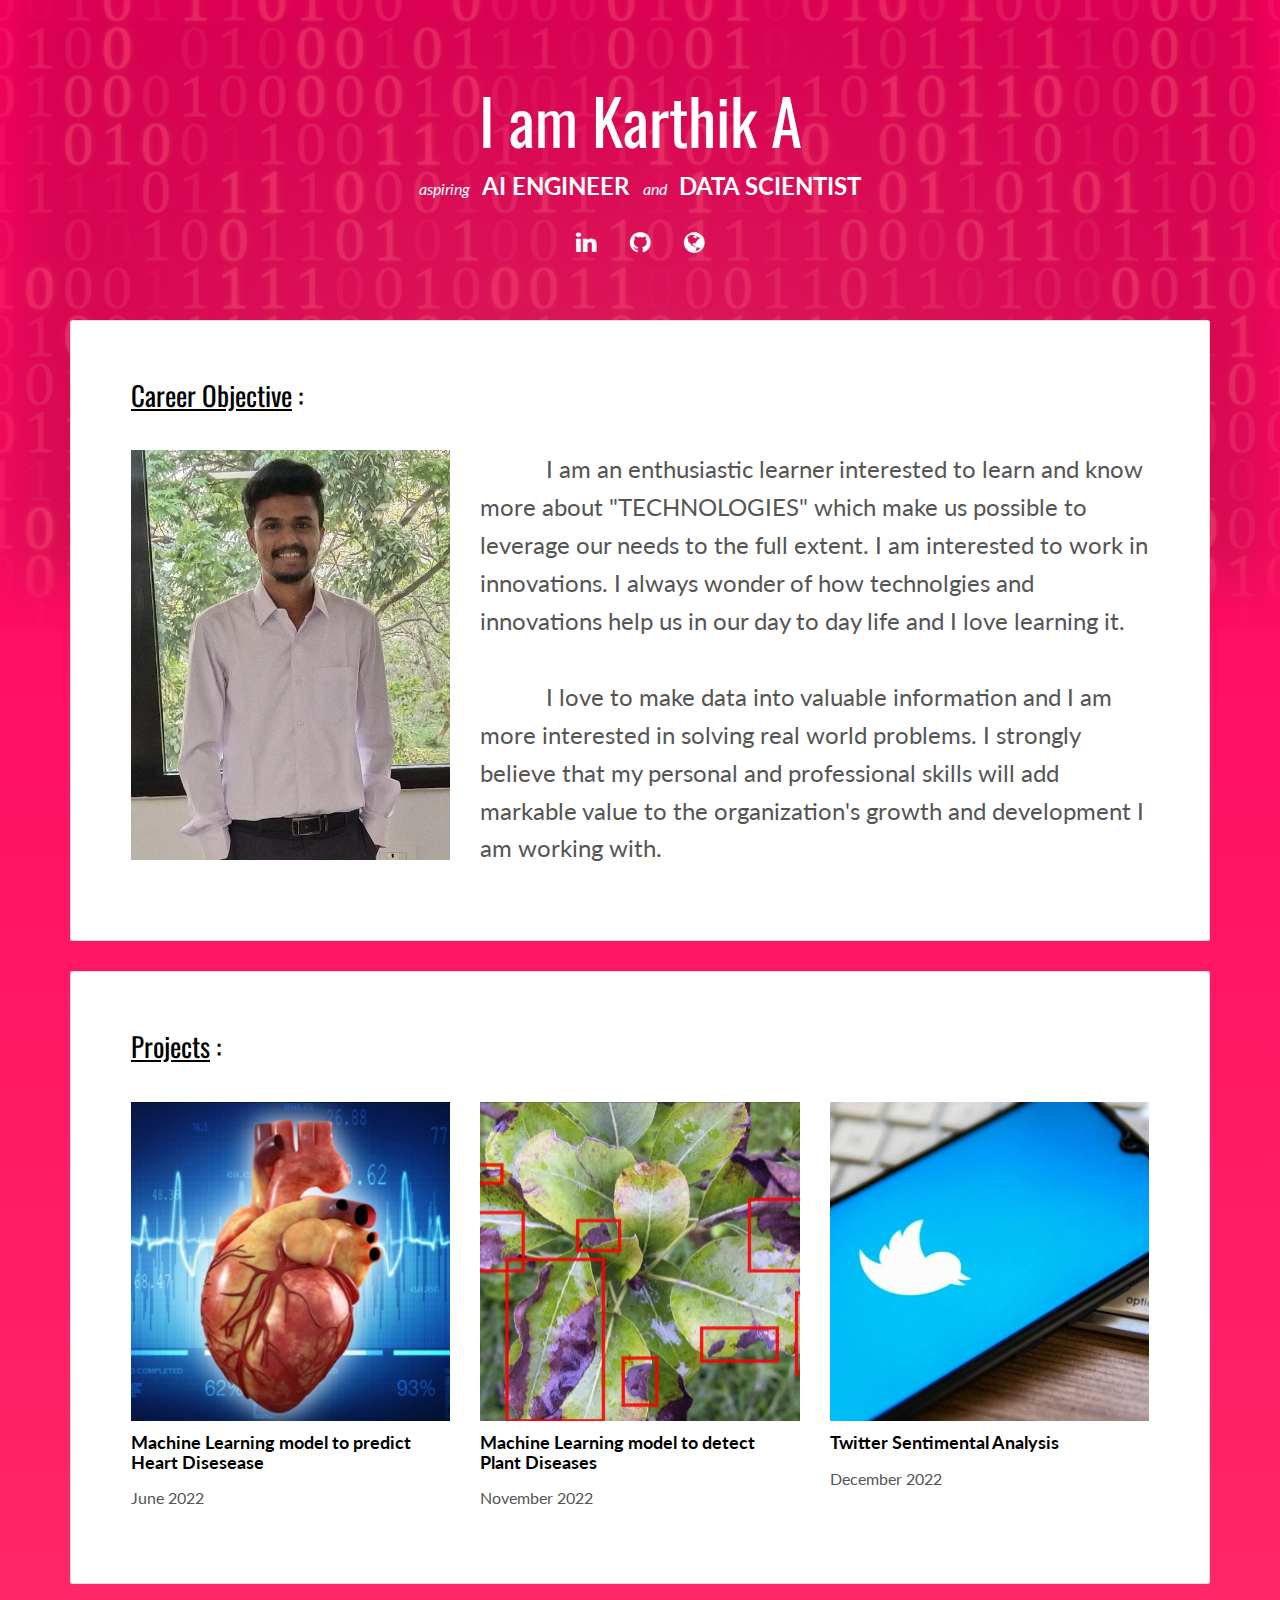
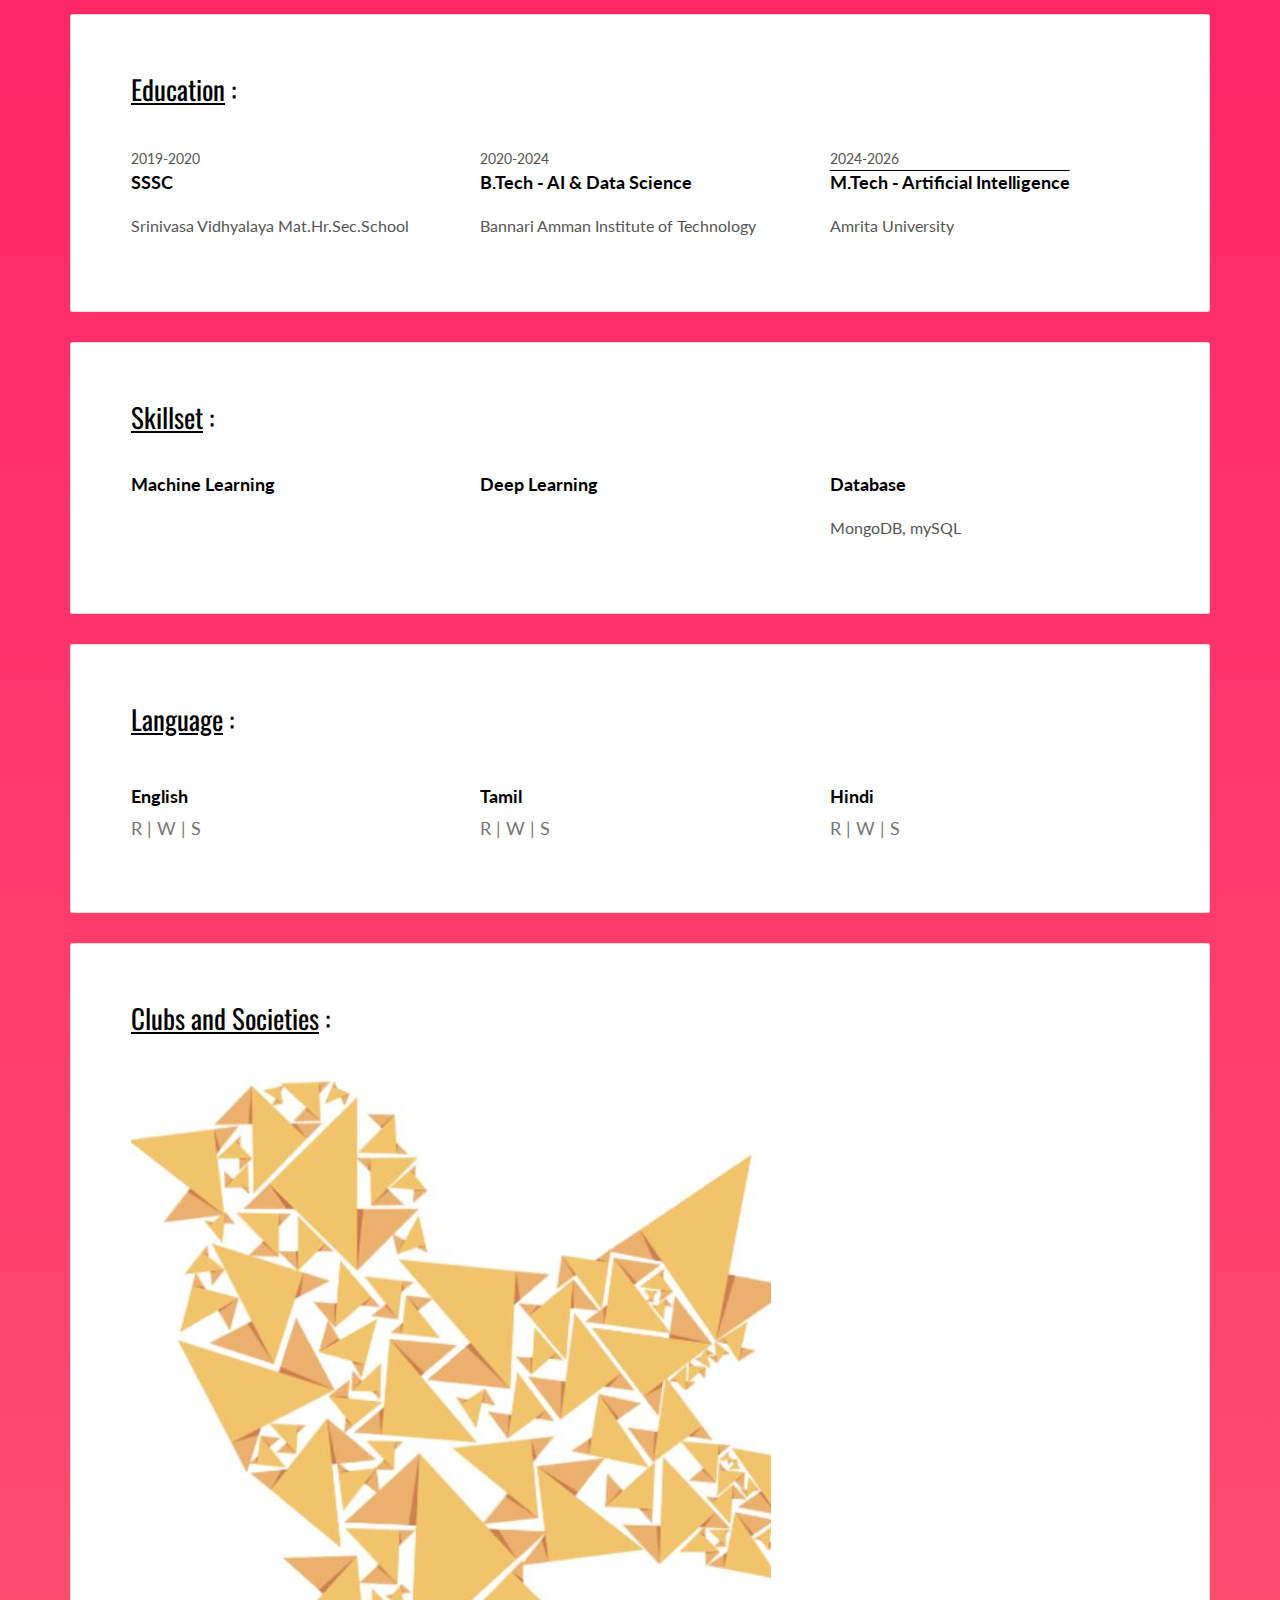
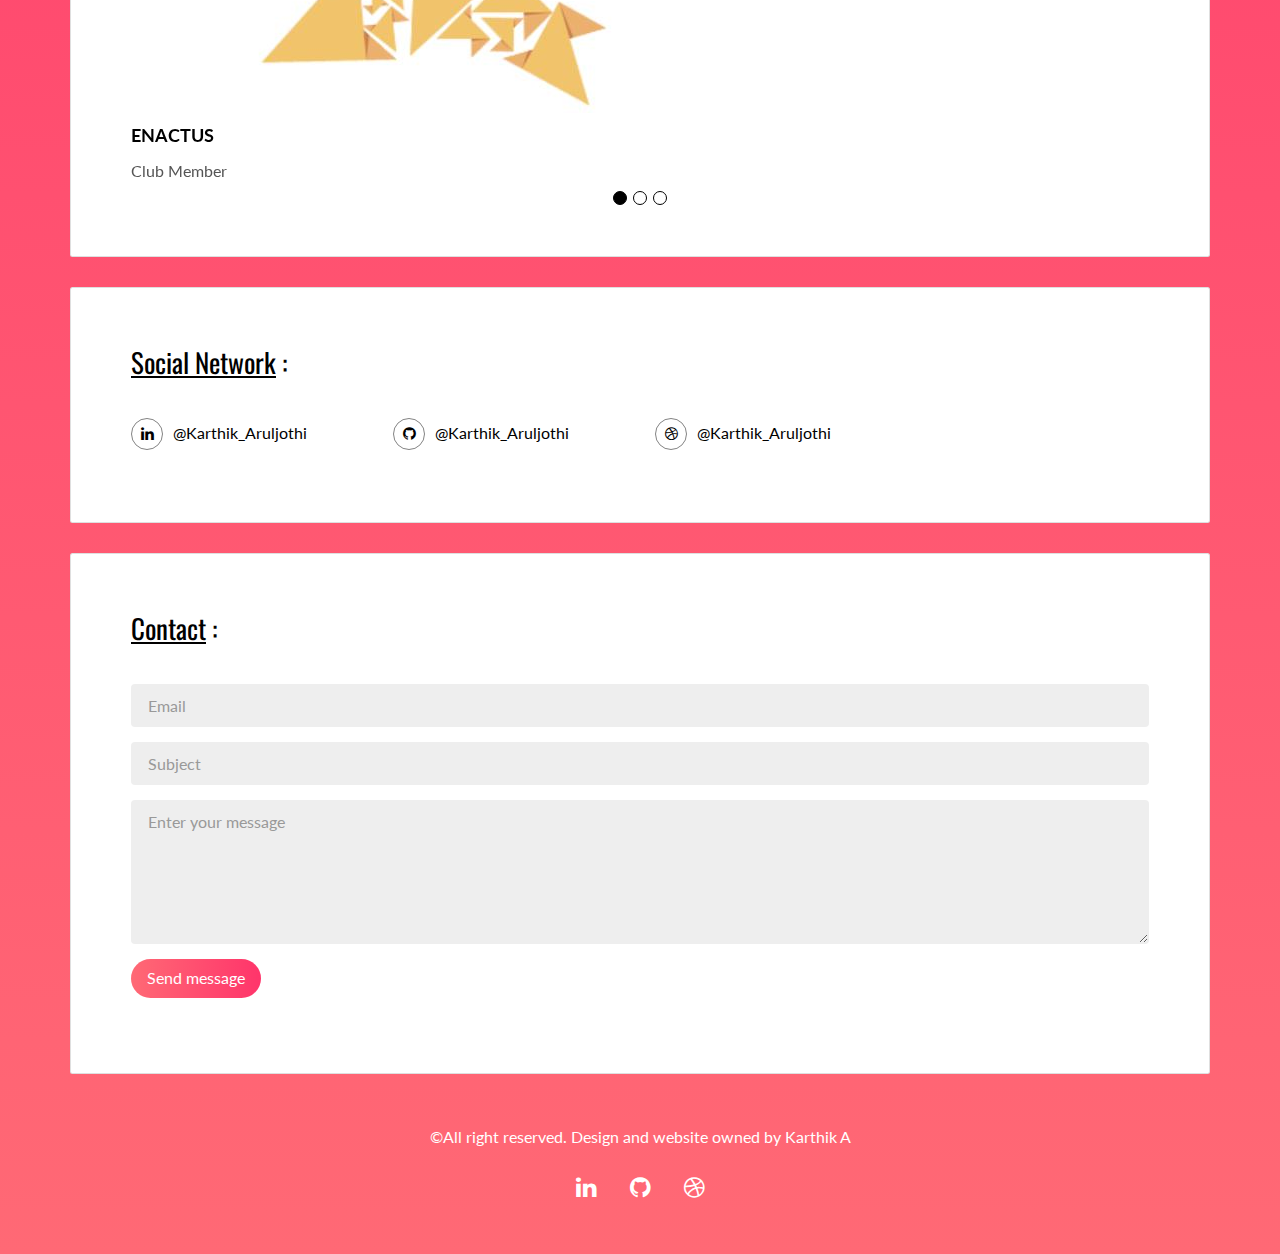
==== commit b37feef5: "Update index.html" ====
--- a/index.html
+++ b/index.html
@@ -16,7 +16,7 @@
 
   <title>Karthik A resume</title>  
 
-<link href="./main.d8e0d294.css" rel="stylesheet"></head>
+<link href="main.d8e0d294.css" rel="stylesheet"></head>
 
 <body class="">
 
@@ -28,7 +28,7 @@
   <header class="white-text-container section-container">
     <div class="text-center">
       <h1>I am Karthik A</h1>
-      <p><i>aspiring </i>&nbsp;&nbsp;<font size="5"><large><B>DATA SCIENTIST</B> </large></font>&nbsp;&nbsp;<i>and </i> &nbsp;&nbsp;<font size="5"><B>MERN STACK DEVELOPER</B></font></p>
+      <p><i>aspiring </i>&nbsp;&nbsp;<font size="5"><large><B>AI ENGINEER</B> </large></font>&nbsp;&nbsp;<i>and </i> &nbsp;&nbsp;<font size="5"><B>DATA SCIENTIST</B></font></p>
       <p>
         <a class="fa-icon fa-icon-2x" href="https://www.linkedin.com/in/karthik-aruljothi-064861208/" target="_blank" title="">
           <i class="fa fa-linkedin"></i>
@@ -36,7 +36,7 @@
         <a class="fa-icon fa-icon-2x" href="https://github.com/KarthikAruljothi" target="_blank"  title="">
           <i class="fa fa-github"></i>
         </a>
-        <a class="fa-icon fa-icon-2x" href="javascript:location.reload();" title="">
+        <a class="fa-icon fa-icon-2x" href="https://karthikaruljothi.github.io/Karthik-A_portfolio/" title="">
           <i class="fa fa-globe"></i>
         </a>
       </p>
@@ -100,26 +100,26 @@
             <div class="row">
               <div class="col-md-4">
                 <div class="education-experience">
-                  <small class="date">2017-2018</small> <br>
-                  <h3 class="h5 date-title">HSC</h3>
-                  <p>Lourde Matha Mat.Hr.Sec.School</p>
+                  <small class="date">2019-2020</small> <br>
+                  <h3 class="h5 date-title">SSSC</h3>
+                  <p>Srinivasa Vidhyalaya Mat.Hr.Sec.School</p>
                 </div>
                 
               </div>
               <div class="col-md-4">
                 <div class="education-experience">
-                  <small class="date">2019-2020</small>  <br>
-                  <h3 class="h5 date-title">SSLC</h3>
-                  <p>Srinivasa Vidhyalaya Mat.Hr.Sec.School</p>
-                </div>
-              </div>
-              <div class="col-md-4">
-                <div class="education-experience">
                   <small class="date">2020-2024</small>  <br>
-                  <h3 class="h5 date-title" STYLE="text-decoration:overline">B.Tech - AI & Data Science</h3>
+                  <h3 class="h5 date-title">B.Tech - AI & Data Science</h3>
                   <p>Bannari Amman Institute of Technology</p>
                 </div>
               </div>
+              <div class="col-md-4">
+                <div class="education-experience">
+                  <small class="date">2024-2026</small>  <br>
+                  <h3 class="h5 date-title" STYLE="text-decoration:overline">M.Tech - Artificial Intelligence</h3>
+                  <p>Amrita University</p>
+                </div>
+              </div>
             </div>
           </div>
         </div>
@@ -130,14 +130,14 @@
             <div class="row">
               <div class="col-md-4">
                 <div class="education-experience">
-                  <h3 class="h5 date-title">Frontend</h3>
-                  <p>HTML 5, CSS, ReactJS, Node JS</p>
-                </div>
-              </div>
-              <div class="col-md-4">
-                <div class="education-experience">
-                  <h3 class="h5 date-title">Backend</h3>
-                  <p>C, C++, python, JavaScript</p>
+                  <h3 class="h5 date-title">Machine Learning</h3>
+                  <p></p>
+                </div>
+              </div>
+              <div class="col-md-4">
+                <div class="education-experience">
+                  <h3 class="h5 date-title">Deep Learning</h3>
+                  <p></p>
                 </div>
               </div>
               <div class="col-md-4">
@@ -230,7 +230,7 @@
                 <p class="social-buttons"><a href="https://github.com/KarthikAruljothi" target="_blank"  title=""><span class="social-round-icon fa-icon"><i class="fa fa-github"></i></span>@Karthik_Aruljothi</a></p>
               </div>
               <div class="col-md-3">
-                <p class="social-buttons"><a href="javascript:location.reload();" title=""><span class="social-round-icon fa-icon"><i class="fa fa-dribbble"></i></span>@Karthik_Aruljothi</a></p>
+                <p class="social-buttons"><a href="https://karthikaruljothi.github.io/Karthik-A_portfolio/" title=""><span class="social-round-icon fa-icon"><i class="fa fa-dribbble"></i></span>@Karthik_Aruljothi</a></p>
               </div>
             </div>
           </div>
@@ -276,7 +276,7 @@
           <a class="fa-icon fa-icon-2x" href="https://github.com/KarthikAruljothi" target="_blank"  title="">
             <i class="fa fa-github"></i>
           </a>
-          <a class="fa-icon fa-icon-2x" href="javascript:location.reload();" title="">
+          <a class="fa-icon fa-icon-2x" href="https://karthikaruljothi.github.io/Karthik-A_portfolio/" title="">
             
           <i class="fa fa-dribbble"></i>
           </a>
@@ -306,4 +306,4 @@
 
 --><script type="text/javascript" src="./main.bc58148c.js"></script></body>
 
-</html>+</html>
